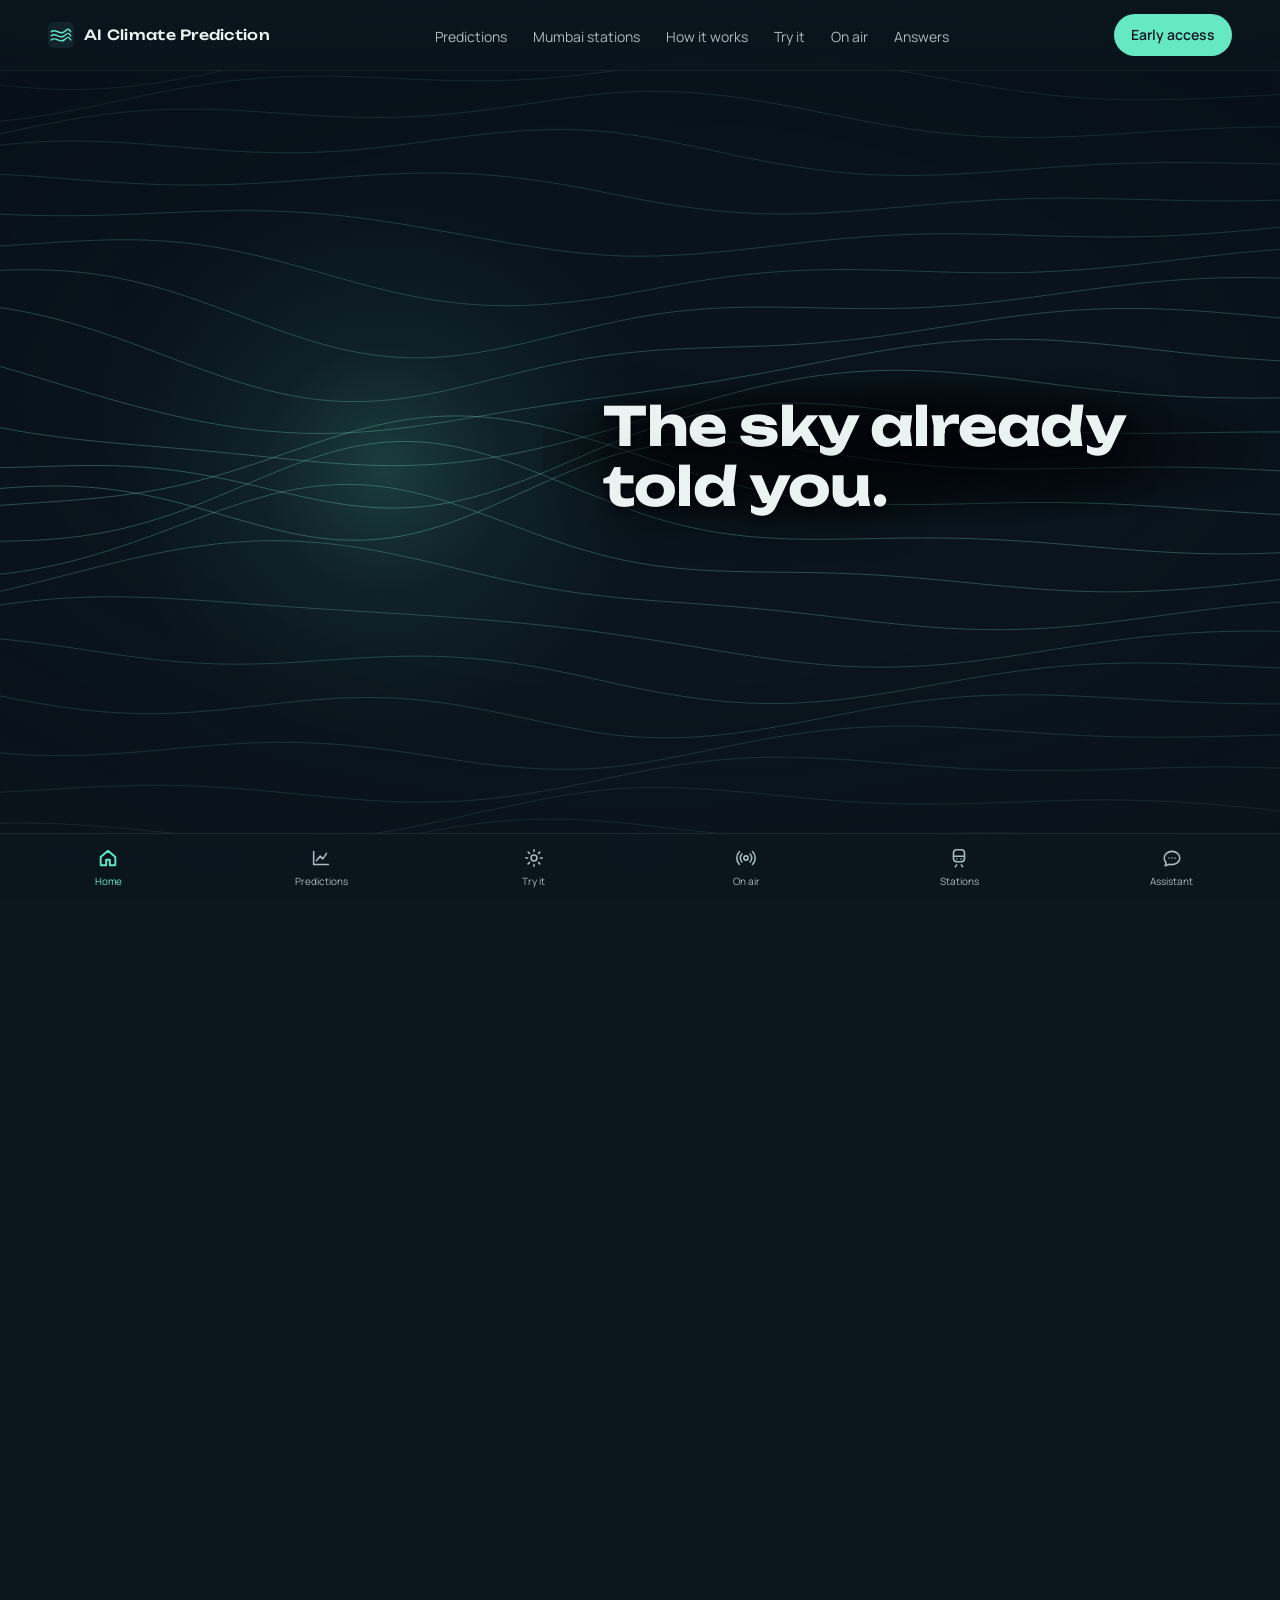
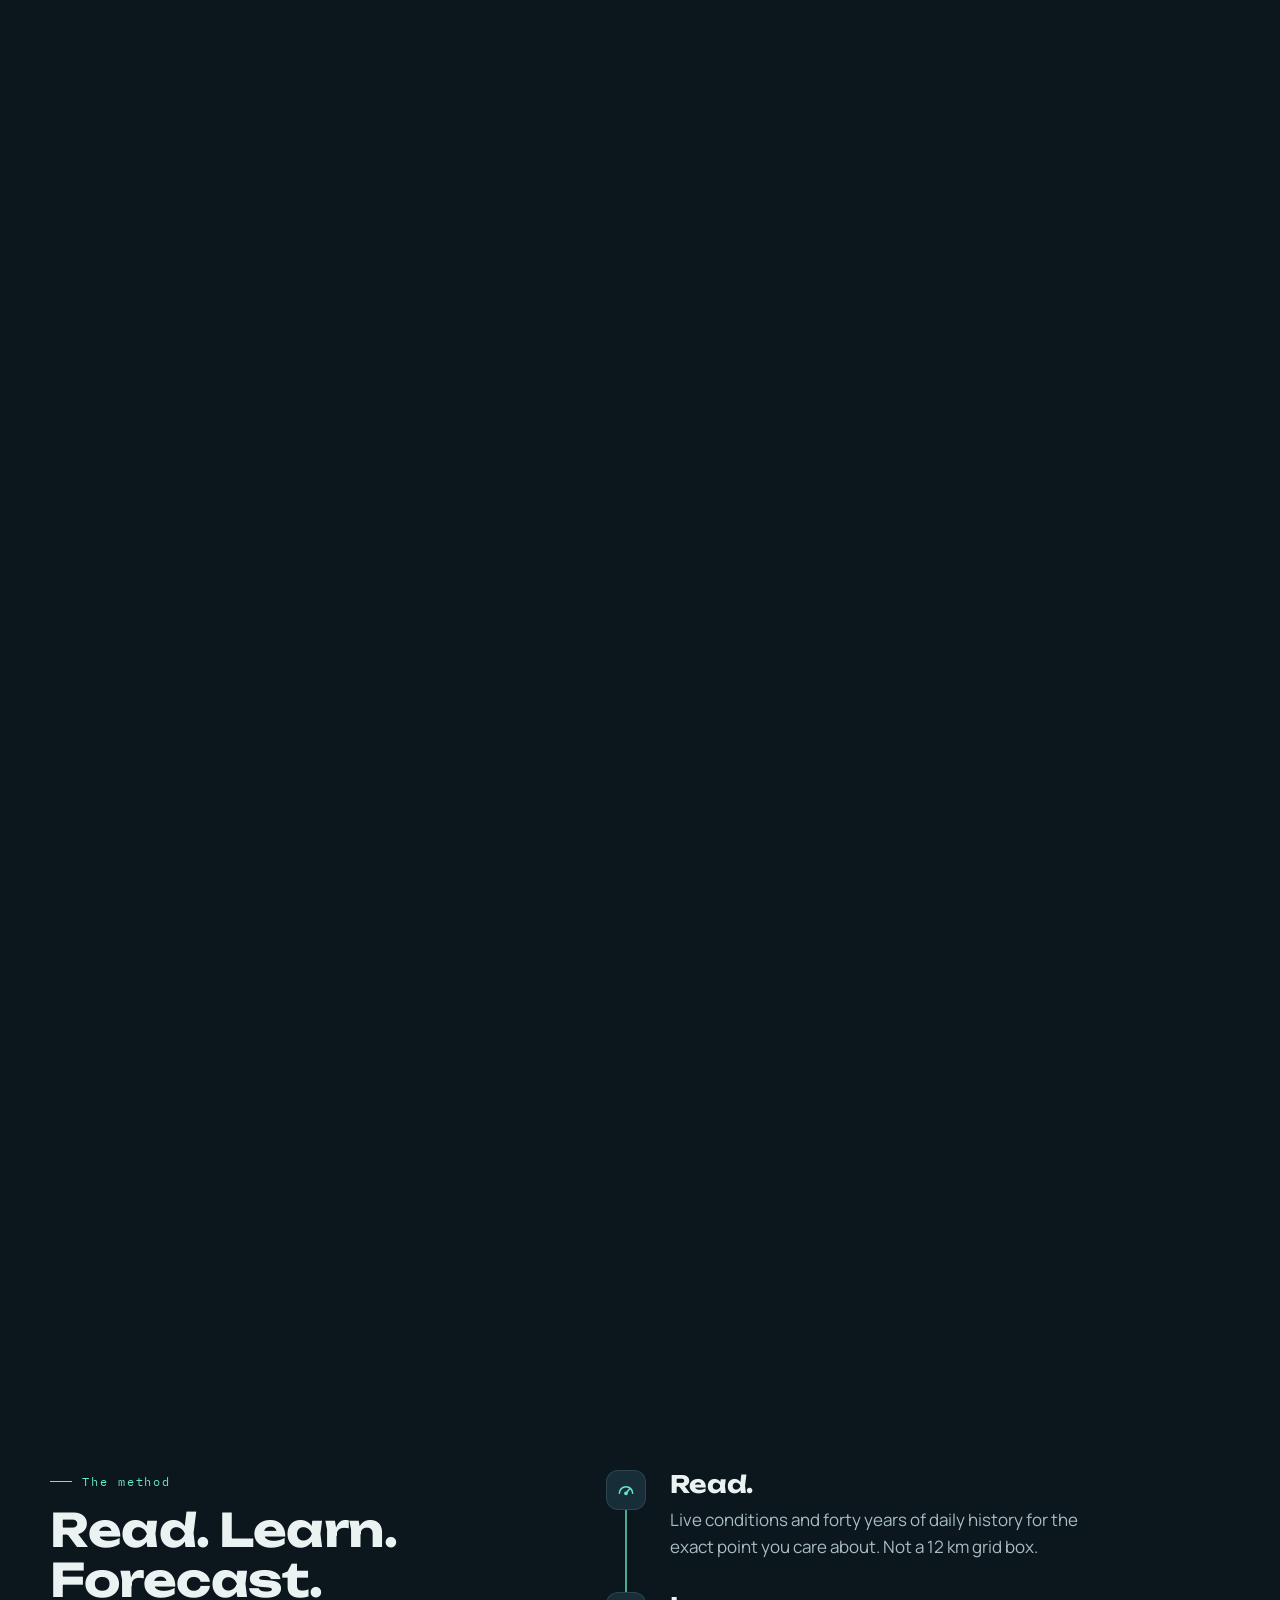
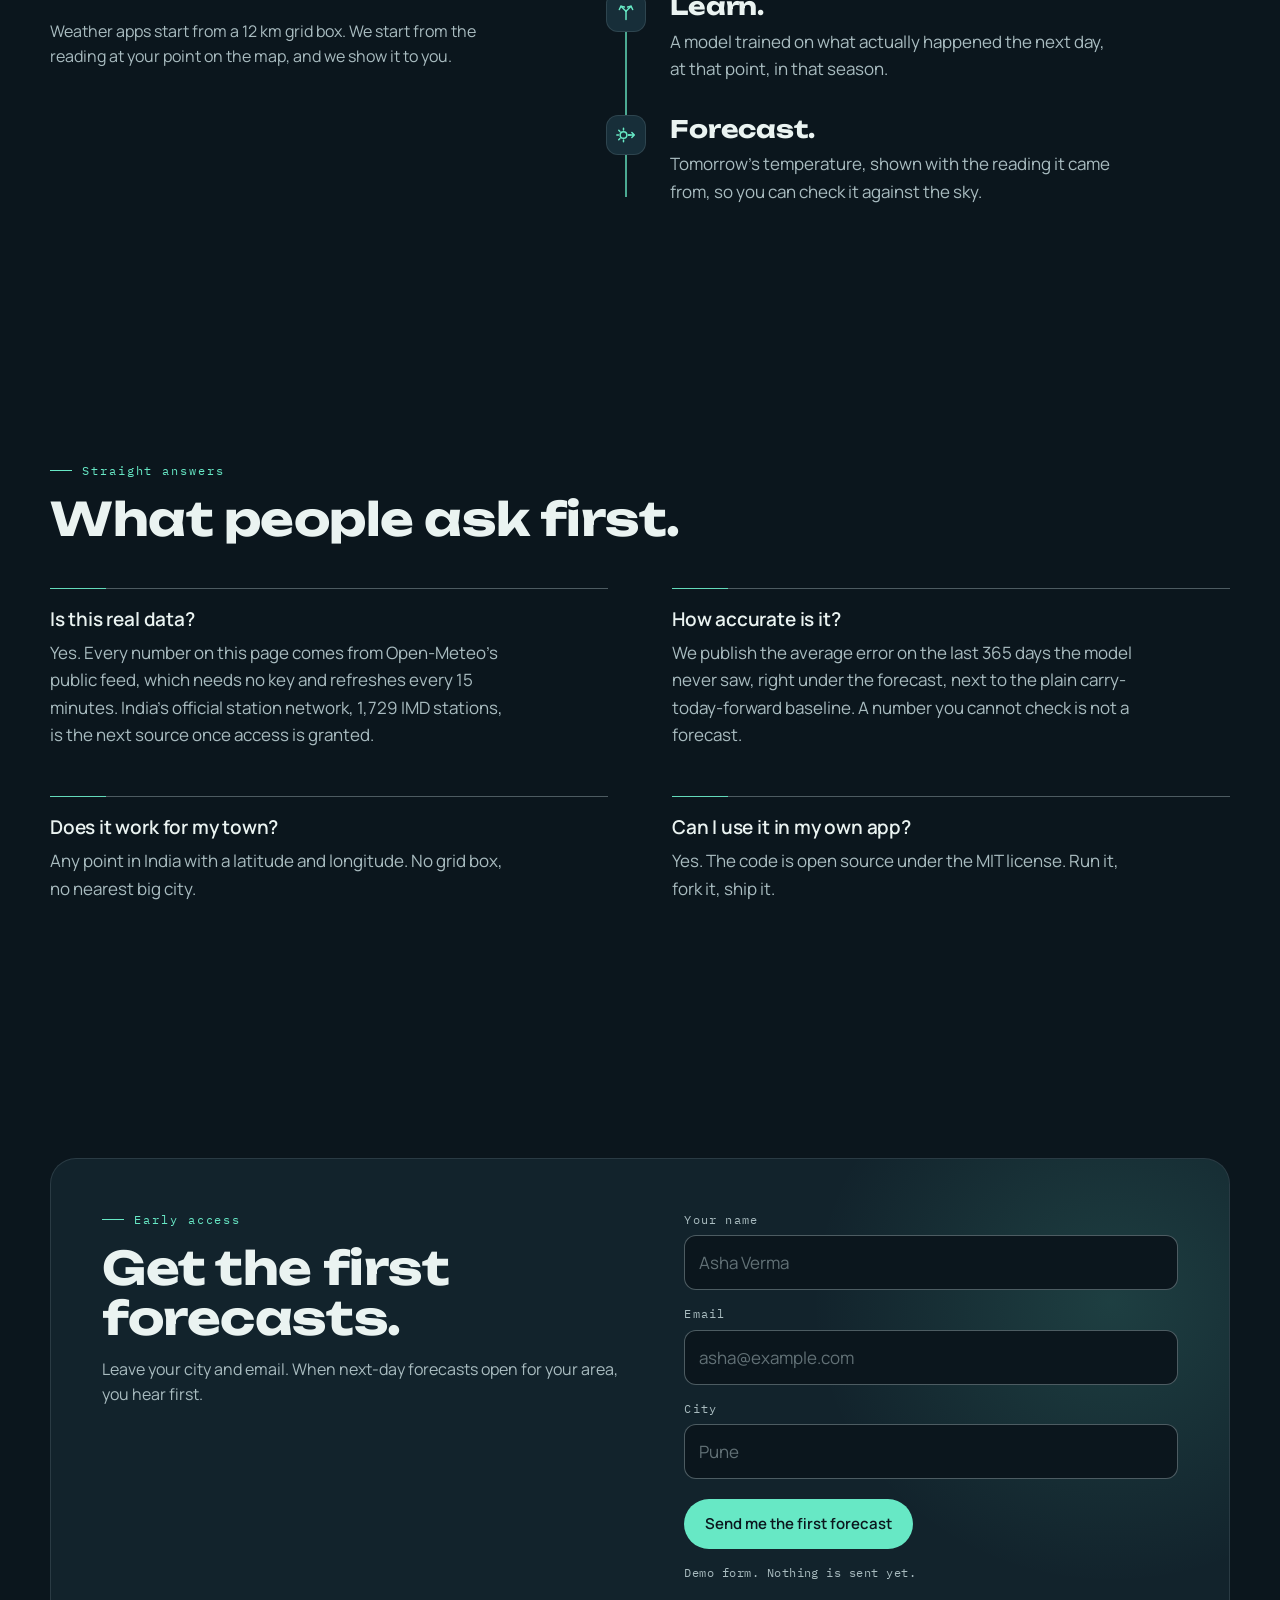
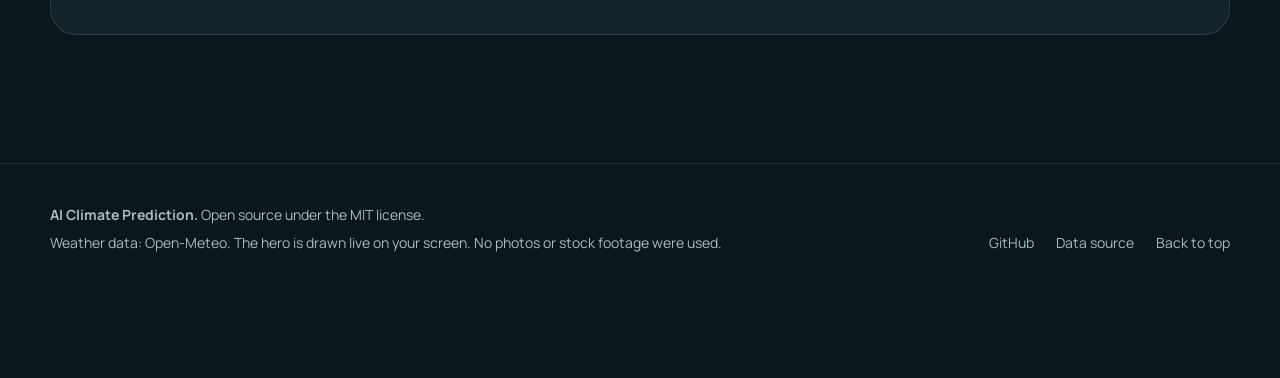
==== android/app/src/main/assets/site/index.html @ 1301efc1 "Add the Android app, with an offline daily forecast notification The site now ships as a phone app. " ====
<!doctype html>
<html lang="en">
<head>
<meta charset="utf-8">
<meta name="viewport" content="width=device-width, initial-scale=1">
<title>AI Climate Prediction</title>
<meta name="description" content="AI Climate Prediction turns India's live weather readings into next-day forecasts you can check against the sky.">
<meta name="theme-color" content="#0b161d">
<!-- DEPLOY STEP: patch og:url and og:image with the live absolute URL before zipping -->
<meta property="og:title" content="AI Climate Prediction">
<meta property="og:description" content="Tomorrow, read today. Live Indian weather readings turned into next-day forecasts you can check.">
<meta property="og:type" content="website">
<meta property="og:url" content="https://example.com/">
<meta property="og:image" content="https://example.com/assets/og.jpg">
<link rel="icon" href="data:image/svg+xml,%3Csvg xmlns='http://www.w3.org/2000/svg' viewBox='0 0 64 64'%3E%3Crect width='64' height='64' rx='14' fill='%230b161d'/%3E%3Cpath d='M8 24c10-10 22 10 32 0s12-6 16 0M8 34c10-10 22 10 32 0s12-6 16 0M8 44c10-10 22 10 32 0s12-6 16 0' fill='none' stroke='%2367e8c5' stroke-width='3.5' stroke-linecap='round'/%3E%3C/svg%3E">
<link rel="preconnect" href="https://fonts.googleapis.com">
<link rel="preconnect" href="https://fonts.gstatic.com" crossorigin>
<link href="https://fonts.googleapis.com/css2?family=Unbounded:wght@500;700&family=Manrope:wght@400;600&family=IBM+Plex+Mono:wght@400&display=swap" rel="stylesheet">
<style>
:root{
  --canvas:#0b161d;--panel:#12232c;--panel-2:#172e39;
  --accent:#67e8c5;--accent-hover:#8ff2d6;--accent-muted:rgba(103,232,197,.18);
  --text-secondary:#a9bcc0;--text-primary:#eaf3f1;
  --rain:#6fb4ff;--heat:#ffb35c;--line:rgba(169,188,192,.16);--line-strong:rgba(169,188,192,.42);
  --chart-actual:#3f8edc;--chart-pred:#17ab85;
  --ease:cubic-bezier(.22,.61,.36,1);--ease-out:cubic-bezier(.16,1,.3,1);
  --tshadow:0 1px 2px rgba(5,5,10,.95),0 3px 12px rgba(5,5,10,.78),0 10px 44px rgba(5,5,10,.8);
  --display:"Unbounded",system-ui,sans-serif;--body:"Manrope",system-ui,sans-serif;--mono:"IBM Plex Mono",ui-monospace,monospace;
}
*{box-sizing:border-box;margin:0;padding:0}
html{overflow-x:hidden;overflow-x:clip;scroll-behavior:smooth;-webkit-text-size-adjust:100%}
body{overflow-x:hidden;overflow-x:clip;background:var(--canvas);color:var(--text-primary);font-family:var(--body);font-size:17px;line-height:1.6;opacity:0;animation:pagein 1.1s var(--ease) forwards}
@keyframes pagein{to{opacity:1}}
a{color:inherit}
img,svg,canvas,video{display:block;max-width:100%}
button,input{font:inherit;color:inherit}
h1,h2,h3{font-family:var(--display);font-weight:700;line-height:1.08;letter-spacing:-.01em;text-wrap:balance}
.skip{position:absolute;left:12px;top:-60px;z-index:100;background:var(--accent);color:var(--canvas);padding:10px 14px;border-radius:8px;font-weight:600;transition:top .2s}
.skip:focus{top:12px}
:focus-visible{outline:2px solid var(--accent);outline-offset:3px}
.sr{position:absolute;width:1px;height:1px;overflow:hidden;clip:rect(0 0 0 0);white-space:nowrap}

/* fixed environment layer */
.env{position:fixed;inset:0;z-index:0;pointer-events:none;overflow:hidden}
.env .glow{position:absolute;width:70vmax;height:70vmax;border-radius:50%;filter:blur(60px);opacity:.28;will-change:transform}
.env .g1{left:-20vmax;top:-10vmax;background:radial-gradient(circle,rgba(103,232,197,.35),transparent 60%);animation:drift1 90s linear infinite -30s}
.env .g2{right:-25vmax;bottom:-20vmax;background:radial-gradient(circle,rgba(111,180,255,.28),transparent 60%);animation:drift2 110s linear infinite -55s}
@keyframes drift1{0%{transform:translate(0,0)}50%{transform:translate(12vmax,10vmax)}100%{transform:translate(0,0)}}
@keyframes drift2{0%{transform:translate(0,0)}50%{transform:translate(-14vmax,-8vmax)}100%{transform:translate(0,0)}}
.env .grain{position:absolute;inset:0;opacity:.05;background-image:url("data:image/svg+xml,%3Csvg xmlns='http://www.w3.org/2000/svg' width='160' height='160'%3E%3Cfilter id='n'%3E%3CfeTurbulence type='fractalNoise' baseFrequency='.9' numOctaves='2' stitchTiles='stitch'/%3E%3C/filter%3E%3Crect width='100%25' height='100%25' filter='url(%23n)'/%3E%3C/svg%3E")}

/* nav */
.nav{position:fixed;top:0;left:0;right:0;z-index:50;display:flex;align-items:center;justify-content:space-between;padding:14px clamp(16px,4vw,48px);background:linear-gradient(rgba(11,22,29,.86),rgba(11,22,29,.5));backdrop-filter:blur(12px);-webkit-backdrop-filter:blur(12px);border-bottom:1px solid rgba(169,188,192,.08)}
.brand{display:flex;align-items:center;gap:10px;text-decoration:none;font-family:var(--display);font-weight:500;font-size:14px;letter-spacing:.02em}
.brand svg{width:26px;height:26px}
.nav ul{display:flex;gap:26px;list-style:none;align-items:center}
.nav ul a{text-decoration:none;font-size:14px;color:var(--text-secondary);transition:color .25s var(--ease)}
.nav ul a:hover{color:var(--text-primary)}
.btn{display:inline-flex;align-items:center;justify-content:center;gap:8px;padding:12px 20px;border-radius:999px;border:1px solid transparent;text-decoration:none;font-weight:600;font-size:15px;cursor:pointer;transition:transform .3s var(--ease-out),background .25s var(--ease),color .25s var(--ease),border-color .25s var(--ease),box-shadow .3s var(--ease)}
.btn.primary{background:var(--accent);color:var(--canvas)}
.btn.primary:hover{background:var(--accent-hover);transform:translateY(-1px);box-shadow:0 10px 30px rgba(103,232,197,.25)}
.btn.ghost{border-color:var(--line-strong);color:var(--text-primary);background:rgba(11,22,29,.35)}
.btn.ghost:hover{border-color:var(--accent);transform:translateY(-1px)}
.btn.small{padding:9px 16px;font-size:14px}
.nav .btn.small{display:inline-flex}
@media (max-width:720px){.nav ul{display:none}}

/* hero */
.hero{position:relative;height:500vh;z-index:1}
.stage{position:sticky;top:0;height:100vh;height:100svh;overflow:hidden;background:var(--canvas)}
.stage canvas{position:absolute;inset:0;width:100%;height:100%;will-change:transform;transform:translateZ(0)}
.scrim{position:absolute;inset:0;pointer-events:none;background:radial-gradient(ellipse 120% 90% at 50% 45%,rgba(10,10,18,0) 35%,rgba(10,10,18,.62) 100%)}
.bands{position:absolute;inset:0}
.band{position:absolute;right:6vw;top:50%;transform:translateY(-50%);width:min(600px,54vw);opacity:0;pointer-events:none;text-shadow:var(--tshadow);--k:0}
.band.on{pointer-events:auto}
.band::before{content:"";position:absolute;inset:-14% -10%;z-index:-1;pointer-events:none;opacity:calc(.25 + .75*var(--k,1));background:radial-gradient(ellipse 74% 62% at 50% 50%,rgba(5,5,10,.66) 0%,rgba(5,5,10,.44) 46%,rgba(5,5,10,0) 76%)}
.band[data-fx="blur"]::before{background:radial-gradient(ellipse 74% 62% at 50% 50%,rgba(5,5,10,.72) 0%,rgba(5,5,10,.48) 46%,rgba(5,5,10,0) 76%)}
.band .line{display:block;font-family:var(--display);font-weight:700;font-size:clamp(28px,4.2vw,56px);line-height:1.1;letter-spacing:-.01em}
.band .line+.line{margin-top:.25em}
.band .w{display:inline-block;white-space:pre}
.band .c{display:inline-block}
.band .btn{text-shadow:none}
/* (c) blur to sharp */
.band[data-fx="blur"] .stack{position:relative}
.band[data-fx="blur"] .soft{position:absolute;inset:0;filter:blur(10px);opacity:calc(1 - var(--k,0))}
.band[data-fx="blur"] .sharp{opacity:var(--k,0)}
/* (f) drift down */
.band[data-fx="drift"] .w{--kc:clamp(0,(var(--k,0) - var(--th,0))*2.8,1);opacity:var(--kc);transform:translateY(calc((1 - var(--kc))*-26px))}
/* (b) grid snap-align, horizontal only */
.band[data-fx="grid"] .c{--kc:clamp(0,(var(--k,0) - var(--th,0))*2.6,1);opacity:var(--kc);transform:translateX(calc((1 - var(--kc))*var(--jx,0px)))}
/* (e) word rise into staged settle */
.band[data-fx="rise"]{width:min(680px,60vw)}
.band[data-fx="rise"] .w{--kc:clamp(0,(var(--k,0) - var(--th,0))*3,1);opacity:var(--kc);transform:translateY(calc((1 - var(--kc))*22px))}
.band[data-fx="rise"] h1{font-size:clamp(34px,5vw,68px);margin-bottom:.35em}
.band[data-fx="rise"] .sub{--ks:clamp(0,(var(--k,0) - .62)*4,1);opacity:var(--ks);font-size:clamp(16px,1.35vw,20px);color:var(--text-primary);max-width:46ch;transform:translateY(calc((1 - var(--ks))*10px))}
.band[data-fx="rise"] .cta-row{--kb:clamp(0,(var(--k,0) - .76)*5,1);opacity:var(--kb);transform:translateY(calc((1 - var(--kb))*10px));display:flex;gap:12px;flex-wrap:wrap;margin-top:26px}
.chip{position:absolute;left:clamp(16px,4vw,48px);bottom:28px;font-family:var(--mono);font-size:12px;letter-spacing:.08em;color:var(--text-secondary);padding:8px 12px;background:rgba(8,8,15,.55);border:1px solid rgba(96,96,126,.3);border-radius:10px;backdrop-filter:blur(10px);text-shadow:0 1px 3px rgba(5,5,10,.85);display:flex;align-items:center;gap:10px}
.dot{width:8px;height:8px;border-radius:50%;background:var(--accent);position:relative}
.dot::after{content:"";position:absolute;inset:-4px;border-radius:50%;border:1px solid var(--accent);opacity:0;animation:pulse 3.2s var(--ease) infinite -1.2s}
@keyframes pulse{0%{transform:scale(.6);opacity:.9}70%{transform:scale(1.6);opacity:0}100%{opacity:0}}
.cue{position:absolute;left:50%;bottom:26px;transform:translateX(-50%);color:var(--text-secondary);font-family:var(--mono);font-size:11px;letter-spacing:.14em;display:flex;flex-direction:column;align-items:center;gap:8px;opacity:.85}
.cue svg{width:16px;height:16px;animation:bob 2.6s var(--ease) infinite -1s}
@keyframes bob{0%,100%{transform:translateY(0)}50%{transform:translateY(6px)}}
.static-copy{display:none;position:absolute;inset:0;padding:96px 20px 64px;flex-direction:column;justify-content:flex-end;text-shadow:var(--tshadow)}
.static-copy::before{content:"";position:absolute;inset:0;background:linear-gradient(rgba(11,22,29,0) 20%,rgba(11,22,29,.78) 70%);pointer-events:none}
.static-copy>*{position:relative}
.static-copy h1{font-size:clamp(34px,9vw,46px);margin-bottom:14px}
.static-copy p{max-width:40ch;margin-bottom:22px}
.static-copy .cta-row{display:flex;gap:10px;flex-wrap:wrap}
.static-copy .btn{text-shadow:none}
@media (max-height:560px){.cue,.chip{display:none}}

/* sections */
main{position:relative;z-index:1}
.sec{position:relative;padding:clamp(72px,10vw,130px) clamp(16px,4vw,48px)}
.wrap{max-width:1180px;margin:0 auto}
.kicker{font-family:var(--mono);font-size:12px;letter-spacing:.16em;color:var(--accent);margin-bottom:14px;display:flex;align-items:center;gap:10px}
.kicker::before{content:"";width:22px;height:1px;background:var(--accent)}
h2{font-size:clamp(28px,3.6vw,46px);max-width:18ch}
.lede{color:var(--text-secondary);max-width:52ch;margin-top:14px;font-size:clamp(16px,1.2vw,19px)}
.iso{width:100%;height:60px;color:var(--line-strong);margin-bottom:34px}
.iso path{fill:none;stroke:currentColor;stroke-width:1.2;stroke-linecap:round}
.draw{stroke-dasharray:var(--len,2000);stroke-dashoffset:var(--len,2000);transition:stroke-dashoffset 1.6s var(--ease)}
.in .draw{stroke-dashoffset:0}
.rv .part{opacity:0;transform:translateY(18px);transition:opacity .8s var(--ease),transform .9s var(--ease-out)}
.rv.in .part{opacity:1;transform:none}
.rv.in .part:nth-child(2){transition-delay:.09s}.rv.in .part:nth-child(3){transition-delay:.18s}.rv.in .part:nth-child(4){transition-delay:.27s}.rv.in .part:nth-child(5){transition-delay:.36s}.rv.in .part:nth-child(6){transition-delay:.45s}.rv.in .part:nth-child(7){transition-delay:.54s}
.rv.settled .part:nth-child(n){transition-delay:0s!important}

/* live strip */
.live{background:linear-gradient(180deg,rgba(18,35,44,0),rgba(18,35,44,.55))}
.strip{display:grid;grid-template-columns:repeat(auto-fit,minmax(172px,1fr));gap:14px;padding:8px 0 18px;margin-top:38px}
.card{background:var(--panel);border:1px solid var(--line);border-radius:18px;padding:20px 20px 18px;position:relative;overflow:hidden;transition:border-color .3s var(--ease),transform .4s var(--ease-out)}
.card:hover{border-color:var(--line-strong);transform:translateY(-2px)}
.card .city{font-family:var(--display);font-weight:500;font-size:15px;letter-spacing:.01em}
.card .temp{font-family:var(--display);font-weight:700;font-size:44px;line-height:1;margin:14px 0 6px}
.card .temp small{font-size:18px;font-weight:500;color:var(--text-secondary)}
.card .cond{color:var(--text-secondary);font-size:14px;min-height:1.6em}
.card .meta{display:grid;gap:5px;margin-top:14px;font-family:var(--mono);font-size:12px;color:var(--text-secondary)}
.card .meta span{display:flex;justify-content:space-between;align-items:baseline;gap:8px;white-space:nowrap}
.card .meta b{color:var(--text-primary);font-weight:400;font-size:13px}
.card .bar{position:absolute;left:0;right:0;bottom:0;height:3px;background:linear-gradient(90deg,var(--rain),transparent);transform-origin:left;transform:scaleX(var(--rh,0));transition:transform 1.2s var(--ease-out)}
.stamp{font-family:var(--mono);font-size:12px;color:var(--text-secondary);display:flex;align-items:center;gap:10px;margin-top:6px;letter-spacing:.06em}
.err{color:var(--heat)}

/* prediction chart */
.statrow{display:grid;grid-template-columns:repeat(auto-fit,minmax(160px,1fr));gap:14px;margin-top:34px}
.stat{background:var(--panel);border:1px solid var(--line);border-radius:16px;padding:16px 18px}
.stat .k{font-family:var(--mono);font-size:11px;letter-spacing:.1em;color:var(--text-secondary)}
.stat .v{font-family:var(--display);font-weight:700;font-size:30px;margin-top:6px}
.stat .v small{font-size:14px;font-weight:500;color:var(--text-secondary)}
.chartbox{position:relative;background:var(--panel);border:1px solid var(--line);border-radius:18px;padding:18px 18px 12px;margin-top:18px}
.legend{display:flex;gap:18px;flex-wrap:wrap;font-family:var(--mono);font-size:12px;letter-spacing:.06em;color:var(--text-secondary);margin-bottom:10px}
.legend span{display:inline-flex;align-items:center;gap:7px}
.legend i{width:14px;height:3px;border-radius:2px}
.chartbox canvas{width:100%;height:340px;touch-action:pan-y;cursor:crosshair}
.tip{position:absolute;pointer-events:none;background:var(--canvas);border:1px solid var(--line-strong);border-radius:10px;padding:8px 11px;font-family:var(--mono);font-size:12px;line-height:1.7;color:var(--text-secondary);white-space:nowrap;z-index:5}
.tip b{color:var(--text-primary);font-weight:400}
.ptable{margin-top:16px}
.ptable summary{font-family:var(--mono);font-size:12px;letter-spacing:.08em;color:var(--text-secondary);cursor:pointer;padding:8px 0}
.ptable summary:hover{color:var(--text-primary)}
.ptable table{width:100%;max-width:560px;border-collapse:collapse;font-size:14px;margin-top:8px}
.ptable th{font-family:var(--mono);font-size:11px;letter-spacing:.1em;color:var(--text-secondary);text-align:right;font-weight:400;padding:6px 10px;border-bottom:1px solid var(--line-strong)}
.ptable th:first-child,.ptable td:first-child{text-align:left}
.ptable td{text-align:right;padding:6px 10px;border-bottom:1px solid var(--line);font-variant-numeric:tabular-nums}
@media (max-width:600px){.chartbox canvas{height:260px}}

/* how */
.how .grid{display:grid;grid-template-columns:1fr 1.3fr;gap:clamp(28px,6vw,90px);align-items:start;margin-top:44px}
.timeline{position:relative;display:grid;gap:34px;padding-left:64px}
.spine{position:absolute;left:19px;top:8px;width:2px;height:calc(100% - 16px)}
.spine path{fill:none;stroke:var(--accent);stroke-width:2;stroke-linecap:round;opacity:.7}
.timeline>.glow{position:absolute;left:10px;top:8px;width:20px;height:20px;border-radius:50%;background:radial-gradient(circle,var(--accent),transparent 70%);opacity:0;animation:ride 7s var(--ease) infinite -2s;pointer-events:none}
.timeline.in>.glow{opacity:.8}
@keyframes ride{0%{transform:translateY(0);opacity:0}10%{opacity:.8}90%{opacity:.8}100%{transform:translateY(var(--ride,400px));opacity:0}}
.step{position:relative}
.step .ico{position:absolute;left:-64px;top:-2px;width:40px;height:40px;border-radius:12px;background:var(--panel-2);border:1px solid var(--line);display:grid;place-items:center;color:var(--accent)}
.step .ico svg{width:20px;height:20px;fill:none;stroke:currentColor;stroke-width:1.8;stroke-linecap:round;stroke-linejoin:round}
.step h3{font-size:24px;margin-bottom:8px}
.step p{color:var(--text-secondary);max-width:44ch}
.sticky{position:sticky;top:110px}
.sticky h2{margin-bottom:8px}

/* run */
.run{text-align:center}
.run h2,.run .lede{margin-left:auto;margin-right:auto}
.run .kicker{justify-content:center}
.chips{display:flex;flex-wrap:wrap;gap:10px;justify-content:center;margin:34px 0 30px}
.chipbtn{background:transparent;border:1px solid var(--line-strong);color:var(--text-secondary);padding:9px 16px;border-radius:999px;cursor:pointer;font-size:14px;transition:border-color .25s var(--ease),color .25s var(--ease),background .25s var(--ease)}
.chipbtn[aria-pressed="true"]{background:var(--accent-muted);border-color:var(--accent);color:var(--text-primary)}
.chipbtn:hover{border-color:var(--accent)}
.hold{position:relative;width:168px;height:168px;border-radius:50%;margin:0 auto;background:var(--panel);border:1px solid var(--line);color:var(--text-primary);cursor:pointer;touch-action:none;user-select:none;-webkit-user-select:none;display:grid;place-items:center;font-family:var(--display);font-weight:500;font-size:15px;letter-spacing:.06em;transition:transform .35s var(--ease-out),border-color .3s var(--ease)}
.hold:hover{border-color:var(--line-strong)}
.hold:active{transform:scale(.97)}
.hold svg{position:absolute;inset:-2px;width:calc(100% + 4px);height:calc(100% + 4px);transform:rotate(-90deg)}
.hold circle{fill:none;stroke-width:3}
.hold .track{stroke:var(--line)}
.hold .fill{stroke:var(--accent);stroke-dasharray:520;stroke-dashoffset:calc(520*(1 - var(--hold,0)))}
.hold .breath{position:absolute;inset:-14px;border-radius:50%;border:1px solid var(--accent);opacity:0;animation:breath 5s var(--ease) infinite -2.4s}
@keyframes breath{0%,100%{transform:scale(.92);opacity:0}50%{transform:scale(1.02);opacity:.35}}
.hold.done{border-color:var(--accent)}
.hold.done .breath{animation:none;opacity:.45;transform:none}
.hint{font-family:var(--mono);font-size:12px;letter-spacing:.1em;color:var(--text-secondary);margin-top:18px;min-height:1.5em}
.fc{display:grid;grid-template-columns:repeat(7,1fr);gap:10px;margin:40px auto 0;max-width:980px}
.fc .day{background:var(--panel);border:1px solid var(--line);border-radius:14px;padding:14px 8px 12px;opacity:.16;transform:translateY(10px);transition:opacity .6s var(--ease),transform .7s var(--ease-out),border-color .4s var(--ease)}
.fc.lit .day{opacity:1;transform:none;border-color:var(--line-strong)}
.fc.lit .day:nth-child(2){transition-delay:.08s}.fc.lit .day:nth-child(3){transition-delay:.16s}.fc.lit .day:nth-child(4){transition-delay:.24s}.fc.lit .day:nth-child(5){transition-delay:.32s}.fc.lit .day:nth-child(6){transition-delay:.4s}.fc.lit .day:nth-child(7){transition-delay:.48s}
.fc.settled .day:nth-child(n){transition-delay:0s!important}
.fc .d{font-family:var(--mono);font-size:11px;letter-spacing:.1em;color:var(--text-secondary)}
.fc .hi{font-family:var(--display);font-weight:700;font-size:22px;margin-top:8px}
.fc .lo{font-family:var(--mono);font-size:12px;color:var(--text-secondary)}
.fc .od{font-family:var(--mono);font-size:11px;letter-spacing:.04em;color:var(--accent);margin-top:5px;min-height:1.4em}
.fc .rn{font-size:12px;color:var(--rain);margin-top:4px;min-height:1.5em}
.note{font-family:var(--mono);font-size:12px;color:var(--text-secondary);margin-top:18px;letter-spacing:.04em;max-width:78ch;margin-left:auto;margin-right:auto}
.ours{margin:22px auto 0;max-width:720px;padding:16px 20px;border-left:3px solid var(--accent);background:var(--panel);border-radius:0 14px 14px 0;text-align:left;font-size:16px;line-height:1.5}
.ours strong{font-family:var(--display);font-size:22px;color:var(--accent);margin:0 4px}
@media (max-width:820px){.fc{grid-template-columns:repeat(4,1fr)}}
@media (max-width:480px){.fc{grid-template-columns:repeat(2,1fr)}}

/* on air */
.report .dateline{font-family:var(--mono);font-size:12px;letter-spacing:.1em;color:var(--text-secondary);margin-top:12px}
.air{display:grid;grid-template-columns:56px 1fr;gap:22px;align-items:start;background:var(--panel);border:1px solid var(--line);border-radius:22px;padding:clamp(20px,3vw,32px);margin-top:30px}
.air p{font-size:clamp(17px,1.35vw,21px);line-height:1.7;max-width:70ch}
.mic{display:flex;align-items:flex-end;gap:4px;height:40px;padding-top:6px}
.mic span{width:6px;height:30%;border-radius:3px;background:var(--accent);opacity:.75;transform-origin:bottom;animation:vu 2.4s var(--ease) infinite}
.mic span:nth-child(2){animation-delay:-.4s}.mic span:nth-child(3){animation-delay:-.9s}.mic span:nth-child(4){animation-delay:-1.3s}.mic span:nth-child(5){animation-delay:-1.9s}
@keyframes vu{0%,100%{transform:scaleY(.35)}30%{transform:scaleY(1)}60%{transform:scaleY(.55)}}
.rgrid{display:grid;grid-template-columns:1.4fr 1fr;gap:22px;margin-top:22px;align-items:start}
.ch{border-top:1px solid var(--line-strong);padding:16px 0 14px}
.ch b{display:block;font-family:var(--display);font-weight:500;font-size:15px;margin-bottom:4px}
.ch .what{margin-bottom:4px}
.ch .why{color:var(--text-secondary);font-size:15px}
.nextbox{background:linear-gradient(160deg,var(--panel-2),var(--panel));border:1px solid var(--line-strong);border-radius:22px;padding:26px;position:relative;overflow:hidden}
.nextbox::before{content:"";position:absolute;right:-30%;top:-40%;width:80%;height:120%;background:radial-gradient(ellipse,rgba(103,232,197,.16),transparent 60%);pointer-events:none}
.nextbox .k{font-family:var(--mono);font-size:12px;letter-spacing:.14em;color:var(--accent);margin-bottom:12px}
.nextbox .route{font-family:var(--display);font-weight:700;font-size:clamp(22px,2.2vw,30px);line-height:1.15}
.nextbox .route small{display:block;font-family:var(--mono);font-weight:400;font-size:12px;letter-spacing:.1em;color:var(--text-secondary);margin:8px 0 2px}
.nextbox .eta{display:flex;gap:10px;flex-wrap:wrap;margin:16px 0 14px}
.tag{font-family:var(--mono);font-size:12px;letter-spacing:.08em;padding:6px 10px;border-radius:999px;border:1px solid var(--line-strong);color:var(--text-primary)}
.tag.hi{border-color:var(--accent);color:var(--accent)}.tag.mid{border-color:var(--heat);color:var(--heat)}.tag.lo{border-color:var(--line-strong);color:var(--text-secondary)}
.nextbox p{color:var(--text-secondary);font-size:15px}
.watch{list-style:none;margin-top:18px;display:grid;gap:8px;font-size:15px;color:var(--text-secondary)}
.watch li::before{content:"·";color:var(--accent);margin-right:8px}
@media (max-width:900px){.rgrid{grid-template-columns:1fr}.air{grid-template-columns:1fr}.mic{height:28px}}

/* faq */
.faq .list{display:grid;grid-template-columns:1fr 1fr;gap:clamp(22px,4vw,48px) clamp(28px,5vw,72px);margin-top:44px}
.qa{border-top:1px solid var(--line-strong);padding-top:20px;position:relative}
.qa::after{content:"";position:absolute;left:0;top:-1px;height:1px;width:56px;background:var(--accent);opacity:.9;animation:shimmer 7s var(--ease) infinite -3s}
@keyframes shimmer{0%,100%{width:56px;opacity:.9}50%{width:120px;opacity:.5}}
.qa h3{font-size:19px;margin-bottom:10px;font-family:var(--body);font-weight:600}
.qa p{color:var(--text-secondary);max-width:46ch}

/* cta */
.cta .panel{display:grid;grid-template-columns:1.05fr 1fr;gap:clamp(28px,5vw,72px);background:var(--panel);border:1px solid var(--line);border-radius:26px;padding:clamp(28px,4vw,56px);position:relative;overflow:hidden}
.cta .panel::before{content:"";position:absolute;right:-20%;top:-40%;width:60%;height:140%;background:radial-gradient(ellipse,rgba(103,232,197,.14),transparent 60%);pointer-events:none}
.form{display:grid;gap:14px;position:relative}
.field{display:grid;gap:6px}
.field label{font-family:var(--mono);font-size:12px;letter-spacing:.1em;color:var(--text-secondary)}
.field input{background:var(--canvas);border:1px solid var(--line-strong);border-radius:12px;padding:13px 14px;color:var(--text-primary);transition:border-color .25s var(--ease)}
.field input::placeholder{color:rgba(169,188,192,.55)}
.field input:focus{border-color:var(--accent);outline:none}
.form .btn{justify-self:start;margin-top:6px}
.micro{font-family:var(--mono);font-size:12px;color:var(--text-secondary);letter-spacing:.04em}
.ok{display:none;background:var(--canvas);border:1px solid var(--accent);border-radius:16px;padding:22px;align-self:start}
.ok.show{display:block}
.ok h3{font-size:20px;margin-bottom:8px}
.ok p{color:var(--text-secondary)}

/* the bot: ask the reporter */
.botfab{position:fixed;right:22px;bottom:22px;z-index:60;display:inline-flex;align-items:center;gap:10px;padding:12px 18px;border-radius:999px;background:var(--accent);color:var(--canvas);border:0;font-weight:600;font-size:15px;cursor:pointer;box-shadow:0 12px 34px rgba(103,232,197,.28);transition:transform .3s var(--ease-out),box-shadow .3s var(--ease)}
.botfab:hover{transform:translateY(-2px);box-shadow:0 16px 40px rgba(103,232,197,.36)}
.botfab .mic{height:16px;padding:0}
.botfab .mic span{background:var(--canvas);width:3px;opacity:.9}
.bot{position:fixed;right:22px;bottom:22px;z-index:61;width:min(400px,calc(100vw - 44px));max-height:min(640px,calc(100vh - 44px));display:flex;flex-direction:column;background:var(--panel);border:1px solid var(--line-strong);border-radius:20px;box-shadow:0 24px 70px rgba(0,0,0,.5);overflow:hidden}
.bot header{display:flex;align-items:center;justify-content:space-between;padding:14px 16px;border-bottom:1px solid var(--line)}
.bot header b{font-family:var(--display);font-weight:500;font-size:14px}
.bot header small{display:block;font-family:var(--mono);font-size:11px;letter-spacing:.08em;color:var(--text-secondary);margin-top:3px}
.bot .x{background:transparent;border:0;color:var(--text-secondary);cursor:pointer;font-size:24px;line-height:1;padding:2px 8px;border-radius:8px}
.bot .x:hover{color:var(--text-primary)}
.botlog{flex:1 1 auto;min-height:0;overflow-y:auto;padding:14px 16px;display:grid;gap:10px;align-content:start;scrollbar-width:thin;scrollbar-color:var(--line-strong) transparent}
.msg{max-width:90%;padding:10px 14px;border-radius:14px;font-size:15px;line-height:1.5;white-space:pre-wrap;overflow-wrap:anywhere}
.msg.user{justify-self:end;background:var(--accent-muted);border:1px solid rgba(103,232,197,.35);border-bottom-right-radius:4px}
.msg.reply{justify-self:start;background:var(--canvas);border:1px solid var(--line);border-bottom-left-radius:4px}
.msg.reply:empty::after{content:"…";color:var(--text-secondary)}
.botchips{display:flex;flex-wrap:wrap;gap:8px;padding:0 16px 10px}
.botchips .chipbtn{font-size:13px;padding:7px 12px}
.botstatus{font-family:var(--mono);font-size:11px;color:var(--text-secondary);padding:0 16px 8px;min-height:1.4em;letter-spacing:.06em}
.botform{display:flex;gap:8px;padding:12px 16px;border-top:1px solid var(--line)}
.botform input{flex:1;min-width:0;background:var(--canvas);border:1px solid var(--line-strong);border-radius:12px;padding:11px 12px;color:var(--text-primary)}
.botform input:focus{border-color:var(--accent);outline:none}
.botform .btn[disabled]{opacity:.5;cursor:wait}
.bot[hidden],.botfab[hidden],.ours[hidden],.report[hidden]{display:none}
@media (max-width:720px){.bot{right:10px;bottom:10px;width:calc(100vw - 20px);max-height:calc(100vh - 20px);max-height:calc(100svh - 20px)}.botfab{right:14px;bottom:14px}}

/* footer */
footer{position:relative;z-index:1;padding:40px clamp(16px,4vw,48px) 48px;border-top:1px solid var(--line);color:var(--text-secondary);font-size:14px}
footer .wrap{display:grid;grid-template-columns:1.4fr 1fr;gap:24px;align-items:end}
footer p+p{margin-top:6px}
footer ul{list-style:none;display:flex;gap:22px;justify-content:flex-end;flex-wrap:wrap}
footer a{text-decoration:none;color:var(--text-secondary);transition:color .25s var(--ease)}
footer a:hover{color:var(--text-primary)}

/* responsive */
@media (max-width:900px){.how .grid{grid-template-columns:1fr}.sticky{position:static}.cta .panel{grid-template-columns:1fr}.faq .list{grid-template-columns:1fr}footer .wrap{grid-template-columns:1fr}footer ul{justify-content:flex-start}}
@media (pointer:coarse){.btn,.chipbtn{min-height:44px;display:inline-flex;align-items:center;justify-content:center}.nav ul a{display:inline-flex;min-height:44px;align-items:center}}

/* the five static-hero gates, identical to the JS list */
@media (max-width: 720px), (orientation: portrait) and (max-width: 1024px), (orientation: portrait) and (pointer: coarse), (orientation: landscape) and (pointer: coarse) and (max-height: 560px), (prefers-reduced-motion: reduce){
  .hero{height:auto}
  .stage{position:relative;height:100vh;height:100svh;min-height:600px}
  .bands,.cue,.chip{display:none}
  .static-copy{display:flex}
}

/* reduced motion, honored completely and mirrored by html.rm for live flips */
@media (prefers-reduced-motion: reduce){
  *,*::before,*::after{animation:none!important;transition:none!important;transition-delay:0s!important}
  body{opacity:1}
  .rv .part{opacity:1;transform:none}
  .draw{stroke-dashoffset:0!important}
  .fc .day{opacity:1;transform:none}
  html{scroll-behavior:auto}
}
html.rm *,html.rm *::before,html.rm *::after{animation:none!important;transition:none!important;transition-delay:0s!important}
html.rm body{opacity:1}
html.rm .rv .part{opacity:1;transform:none}
html.rm .draw{stroke-dashoffset:0!important}
html.rm .fc .day{opacity:1;transform:none}
body.paused *,body.paused *::before,body.paused *::after{animation-play-state:paused!important}
</style>
<link rel="stylesheet" href="tabbar.css">
</head>
<body>
<a class="skip" href="#main">Skip to content</a>
<div class="env" aria-hidden="true"><div class="glow g1"></div><div class="glow g2"></div><div class="grain"></div></div>

<nav class="nav" aria-label="Main">
  <a class="brand" href="#top" aria-label="AI Climate Prediction, home">
    <svg viewBox="0 0 64 64" aria-hidden="true"><rect width="64" height="64" rx="14" fill="#12232c"/><path d="M8 24c10-10 22 10 32 0s12-6 16 0M8 34c10-10 22 10 32 0s12-6 16 0M8 44c10-10 22 10 32 0s12-6 16 0" fill="none" stroke="#67e8c5" stroke-width="3.5" stroke-linecap="round"/></svg>
    AI Climate Prediction
  </a>
  <ul>
    <li><a href="#live">Predictions</a></li>
    <li><a href="mumbai.html">Mumbai stations</a></li>
    <li><a href="#how">How it works</a></li>
    <li><a href="#run">Try it</a></li>
    <li><a href="#faq">Answers</a></li>
  </ul>
  <a class="btn primary small" href="#early">Early access</a>
</nav>

<header class="hero" id="top">
  <div class="stage">
    <canvas id="sky" aria-hidden="true" tabindex="-1"></canvas>
    <div class="scrim" aria-hidden="true"></div>
    <div class="bands">
      <div class="band" data-a="0" data-b="0.20" data-fx="blur" data-ramp="0.05">
        <span class="sr">The sky already told you.</span>
        <div class="stack" aria-hidden="true"><span class="line soft">The sky already told you.</span><span class="line sharp">The sky already told you.</span></div>
      </div>
      <div class="band" data-a="0.24" data-b="0.46" data-fx="drift">
        <span class="sr">Clear skies, said the app. Then the street flooded.</span>
        <span class="line split" aria-hidden="true">Clear skies, said the app.</span>
        <span class="line split" aria-hidden="true" data-th="0.28">Then the street flooded.</span>
      </div>
      <div class="band" data-a="0.50" data-b="0.72" data-fx="grid" data-spread="0.5">
        <span class="sr">Any Indian city. Every 15 minutes. History back to 1940.</span>
        <span class="line split" aria-hidden="true">Any Indian city. Every 15 minutes.</span>
        <span class="line split" aria-hidden="true" data-th="0.3">History back to 1940.</span>
      </div>
      <div class="band" data-a="0.78" data-b="1" data-fx="rise" data-ramp="0.09">
        <h1><span class="sr">Tomorrow, read today.</span><span class="split" aria-hidden="true">Tomorrow, read today.</span></h1>
        <p class="sub">AI Climate Prediction turns live readings into next-day forecasts you can check against the sky.</p>
        <div class="cta-row"><a class="btn primary" href="#live">See the predictions</a><a class="btn ghost" href="#how">How it works</a></div>
      </div>
    </div>
    <div class="static-copy">
      <h1>Tomorrow, read today.</h1>
      <p>AI Climate Prediction turns live readings into next-day forecasts you can check against the sky.</p>
      <div class="cta-row"><a class="btn primary" href="#live">See the predictions</a><a class="btn ghost" href="#how">How it works</a></div>
    </div>
    <div class="chip" aria-hidden="true"><span class="dot"></span>LIVE FEED · OPEN-METEO · 15 MIN</div>
    <div class="cue" aria-hidden="true">SCROLL<svg viewBox="0 0 16 16" fill="none" stroke="currentColor" stroke-width="1.5"><path d="M3 6l5 5 5-5"/></svg></div>
  </div>
</header>

<main id="main" tabindex="-1">

  <section class="sec live rv" id="live" aria-labelledby="live-h">
    <div class="wrap">
      <svg class="iso part" viewBox="0 0 1200 60" preserveAspectRatio="none" aria-hidden="true"><path class="draw" d="M0 32C120 2 240 58 380 30S620 2 760 32 980 60 1200 26"/></svg>
      <p class="kicker part">Prediction data</p>
      <h2 id="live-h" class="part">Mumbai, every day predicted.</h2>
      <p class="lede part">Every day of the Mumbai dataset scored by our model: the predicted next-day high against what the sky actually did.</p>
      <div class="statrow part" id="pstats"></div>
      <div class="chips part" id="prange" role="group" aria-label="Time range">
        <button type="button" class="chipbtn" data-r="0" aria-pressed="true">ALL</button>
        <button type="button" class="chipbtn" data-r="3650" aria-pressed="false">10Y</button>
        <button type="button" class="chipbtn" data-r="1825" aria-pressed="false">5Y</button>
        <button type="button" class="chipbtn" data-r="365" aria-pressed="false">1Y</button>
        <button type="button" class="chipbtn" data-r="90" aria-pressed="false">90D</button>
      </div>
      <div class="chartbox part">
        <div class="legend"><span><i style="background:var(--chart-actual)"></i>ACTUAL HIGH</span><span><i style="background:var(--chart-pred)"></i>PREDICTED HIGH</span></div>
        <canvas id="pchart" role="img" aria-label="Daily maximum temperature in Mumbai: actual against the model's prediction"></canvas>
        <div class="tip" id="ptip" hidden></div>
      </div>
      <details class="ptable part"><summary>TABLE VIEW &middot; LAST 30 DAYS</summary><table><thead><tr><th>Date</th><th>Actual &deg;C</th><th>Predicted &deg;C</th><th>Error</th></tr></thead><tbody id="ptbody"></tbody></table></details>

      <div class="places part" id="places">
        <h3>Every place we hold, and where it is</h3>
        <p class="note" id="places-sum">Loading the places&hellip;</p>
        <label class="sr" for="places-q">Filter the places</label>
        <input id="places-q" type="search" autocomplete="off" placeholder="Filter &mdash; Dadar, Pune, Harbour&hellip;">
        <ol id="places-body"></ol>
      </div>
      <p class="stamp part"><span class="dot" aria-hidden="true"></span><span id="stamp">Loading the predictions…</span></p>
    </div>
  </section>

  <section class="sec how" id="how" aria-labelledby="how-h">
    <div class="wrap">
      <div class="grid">
        <div class="sticky rv">
          <p class="kicker part">The method</p>
          <h2 id="how-h" class="part">Read. Learn. Forecast.</h2>
          <p class="lede part">Weather apps start from a 12 km grid box. We start from the reading at your point on the map, and we show it to you.</p>
        </div>
        <div class="timeline rv" id="timeline">
          <svg class="spine" viewBox="0 0 2 100" preserveAspectRatio="none" aria-hidden="true"><path class="draw" d="M1 0V100"/></svg>
          <div class="glow" aria-hidden="true"></div>
          <div class="step part">
            <div class="ico" aria-hidden="true"><svg viewBox="0 0 24 24"><path d="M4 16a8 8 0 0116 0"/><path d="M12 16l4-5"/><circle cx="12" cy="16" r="1.4"/></svg></div>
            <h3>Read.</h3>
            <p>Live conditions and forty years of daily history for the exact point you care about. Not a 12 km grid box.</p>
          </div>
          <div class="step part">
            <div class="ico" aria-hidden="true"><svg viewBox="0 0 24 24"><path d="M12 21V11"/><path d="M12 11L6 5"/><path d="M12 11l6-6"/><path d="M6 5l-2 4M6 5l4 1M18 5l2 4M18 5l-4 1"/></svg></div>
            <h3>Learn.</h3>
            <p>A model trained on what actually happened the next day, at that point, in that season.</p>
          </div>
          <div class="step part">
            <div class="ico" aria-hidden="true"><svg viewBox="0 0 24 24"><circle cx="9" cy="12" r="4"/><path d="M9 4v2M9 18v2M1 12h2M15 12h2M3.3 6.3l1.4 1.4M3.3 17.7l1.4-1.4"/><path d="M15 12h7m0 0l-3-3m3 3l-3 3"/></svg></div>
            <h3>Forecast.</h3>
            <p>Tomorrow's temperature, shown with the reading it came from, so you can check it against the sky.</p>
          </div>
        </div>
      </div>
    </div>
  </section>

  <section class="sec run rv" id="run" aria-labelledby="run-h">
    <div class="wrap">
      <svg class="iso part" viewBox="0 0 1200 60" preserveAspectRatio="none" aria-hidden="true"><path class="draw" d="M0 28C160 60 300 4 460 30s300 30 440 0 200-8 300 4"/></svg>
      <p class="kicker part">Try it</p>
      <h2 id="run-h" class="part">Hold to pull tomorrow.</h2>
      <p class="lede part">Pick a city. Press and hold. Seven days arrive from the live feed our model trains on.</p>
      <div class="chips part" id="chips" role="group" aria-label="Choose a city"></div>
      <button class="hold part" id="hold" type="button" aria-describedby="hint">
        <span class="breath" aria-hidden="true"></span>
        <svg viewBox="0 0 172 172" aria-hidden="true"><circle class="track" cx="86" cy="86" r="83"/><circle class="fill" cx="86" cy="86" r="83"/></svg>
        <span id="holdlabel">HOLD</span>
      </button>
      <p class="hint part" id="hint">PRESS AND HOLD UNTIL THE RING CLOSES</p>
      <div class="fc part" id="fc" aria-live="polite"></div>
      <p class="ours" id="ours" hidden></p>
      <p class="note part" id="runnote">Live forecast feed from Open-Meteo. The project's own next-day estimate plugs in here.</p>
    </div>
  </section>

  <section class="sec report rv" id="report" aria-labelledby="report-h" hidden>
    <div class="wrap">
      <svg class="iso part" viewBox="0 0 1200 60" preserveAspectRatio="none" aria-hidden="true"><path class="draw" d="M0 34C140 6 260 6 400 34s280 26 420-4 260-22 380 2"/></svg>
      <p class="kicker part">On air</p>
      <h2 id="report-h" class="part"></h2>
      <p class="dateline part" id="dateline"></p>
      <div class="air part">
        <div class="mic" aria-hidden="true"><span></span><span></span><span></span><span></span><span></span></div>
        <p id="onair"></p>
      </div>
      <div class="rgrid">
        <div class="part" id="changes"></div>
        <aside class="nextbox part" id="nextbox" aria-label="Where the weather goes next"></aside>
      </div>
      <p class="note part" id="rsource"></p>
    </div>
  </section>

  <section class="sec faq rv" id="faq" aria-labelledby="faq-h">
    <div class="wrap">
      <p class="kicker part">Straight answers</p>
      <h2 id="faq-h" class="part">What people ask first.</h2>
      <div class="list">
        <div class="qa part"><h3>Is this real data?</h3><p>Yes. Every number on this page comes from Open-Meteo's public feed, which needs no key and refreshes every 15 minutes. India's official station network, 1,729 IMD stations, is the next source once access is granted.</p></div>
        <div class="qa part"><h3>How accurate is it?</h3><p>We publish the average error on the last 365 days the model never saw, right under the forecast, next to the plain carry-today-forward baseline. A number you cannot check is not a forecast.</p></div>
        <div class="qa part"><h3>Does it work for my town?</h3><p>Any point in India with a latitude and longitude. No grid box, no nearest big city.</p></div>
        <div class="qa part"><h3>Can I use it in my own app?</h3><p>Yes. The code is open source under the MIT license. Run it, fork it, ship it.</p></div>
      </div>
    </div>
  </section>

  <section class="sec cta rv" id="early" aria-labelledby="cta-h">
    <div class="wrap">
      <div class="panel">
        <div>
          <p class="kicker part">Early access</p>
          <h2 id="cta-h" class="part">Get the first forecasts.</h2>
          <p class="lede part">Leave your city and email. When next-day forecasts open for your area, you hear first.</p>
        </div>
        <form class="form part" id="form" novalidate>
          <div class="field"><label for="f-name">Your name</label><input id="f-name" name="name" type="text" autocomplete="name" placeholder="Asha Verma" required></div>
          <div class="field"><label for="f-email">Email</label><input id="f-email" name="email" type="email" autocomplete="email" placeholder="asha@example.com" required></div>
          <div class="field"><label for="f-city">City</label><input id="f-city" name="city" type="text" autocomplete="address-level2" placeholder="Pune" required></div>
          <button class="btn primary" type="submit">Send me the first forecast</button>
          <p class="micro">Demo form. Nothing is sent yet.</p>
        </form>
        <div class="ok part" id="ok" role="status"><h3>Noted.</h3><p id="oktext"></p></div>
      </div>
    </div>
  </section>

</main>

<button class="botfab" id="botfab" type="button" hidden aria-haspopup="dialog" aria-controls="bot"><span class="mic" aria-hidden="true"><span></span><span></span><span></span><span></span><span></span></span>Ask the reporter</button>
<section class="bot" id="bot" role="dialog" aria-labelledby="bot-h" hidden>
  <header><div><b id="bot-h">Ask the reporter</b><small>LOCAL MODEL · RUNS ON THIS MACHINE</small></div><button class="x" id="botclose" type="button" aria-label="Close the chat">×</button></header>
  <div class="botlog" id="botlog" aria-live="polite"></div>
  <div class="botchips" id="botchips"><button class="chipbtn" type="button">Why is Kolkata cooler today?</button><button class="chipbtn" type="button">Where is Mumbai's rain heading?</button><button class="chipbtn" type="button">Will Pune be hotter tomorrow?</button></div>
  <p class="botstatus" id="botstatus"></p>
  <form class="botform" id="botform"><label class="sr" for="botinput">Your question</label><input id="botinput" type="text" autocomplete="off" placeholder="Ask about any city on the page…" maxlength="300"><button class="btn primary small" type="submit" id="botsend">Ask</button></form>
</section>

<footer>
  <div class="wrap">
    <div>
      <p><strong>AI Climate Prediction.</strong> Open source under the MIT license.</p>
      <p>Weather data: Open-Meteo. The hero is drawn live on your screen. No photos or stock footage were used.</p>
    </div>
    <ul>
      <li><a href="https://github.com/jmrashed/ai-climate-prediction" rel="noopener">GitHub</a></li>
      <li><a href="https://open-meteo.com/" rel="noopener">Data source</a></li>
      <li><a href="#top">Back to top</a></li>
    </ul>
  </div>
</footer>

<script>
(() => {
'use strict';
const clamp = (v, lo, hi) => Math.min(hi, Math.max(lo, v));
const smoothstep = (p, e0, e1) => { const t = clamp((p - e0) / (e1 - e0), 0, 1); return t * t * (3 - 2 * t); };
const ease = t => 1 - Math.pow(1 - t, 3);
const esc = s => String(s).replace(/[&<>"]/g, c => ({ '&': '&amp;', '<': '&lt;', '>': '&gt;', '"': '&quot;' }[c]));
function rng(seed){ let s = seed >>> 0; return () => (s = (s * 1664525 + 1013904223) >>> 0) / 4294967296; }

/* ---------- text splitting (once, seeded) ---------- */
const rand = rng(20260922);
document.querySelectorAll('.band .split').forEach((el, ei) => {
  const band = el.closest('.band'), fx = band.dataset.fx, spread = +(band.dataset.spread || 0.55);
  const th0 = +(el.dataset.th || 0);
  const text = el.textContent; el.textContent = '';
  const words = text.split(' ');
  const total = text.length; let ci = 0;
  words.forEach((word, wi) => {
    const w = document.createElement('span'); w.className = 'w';
    if (fx === 'grid') {
      [...word].forEach(ch => { const c = document.createElement('span'); c.className = 'c'; c.textContent = ch;
        c.style.setProperty('--th', (th0 + (ci / total) * spread + rand() * 0.06).toFixed(3));
        c.style.setProperty('--jx', ((rand() - 0.5) * 90).toFixed(1) + 'px'); ci++; w.appendChild(c); });
      if (wi < words.length - 1) { const sp = document.createElement('span'); sp.className = 'c'; sp.textContent = ' '; w.appendChild(sp); ci++; }
    } else {
      w.textContent = word + (wi < words.length - 1 ? ' ' : '');
      w.style.setProperty('--th', (th0 + (wi / Math.max(1, words.length)) * 0.5 + rand() * 0.05).toFixed(3));
    }
    el.appendChild(w);
  });
});

/* ---------- hero: procedural isobar sky ---------- */
const hero = document.querySelector('.hero'), stage = document.querySelector('.stage');
const canvas = document.getElementById('sky'), ctx = canvas.getContext('2d', { alpha: false });
let cw = 0, ch = 0, dpr = 1;
function sizeCanvas(){
  dpr = Math.min(1.5, window.devicePixelRatio || 1);
  cw = stage.clientWidth; ch = stage.clientHeight;
  canvas.width = Math.round(cw * dpr); canvas.height = Math.round(ch * dpr);
}
const mix = (a, b, t) => { const c = x => parseInt(x, 16); const r = Math.round(c(a.slice(1,3)) + (c(b.slice(1,3)) - c(a.slice(1,3))) * t), g = Math.round(c(a.slice(3,5)) + (c(b.slice(3,5)) - c(a.slice(3,5))) * t), bl = Math.round(c(a.slice(5,7)) + (c(b.slice(5,7)) - c(a.slice(5,7))) * t); return `rgb(${r},${g},${bl})`; };
let lastDrawP = -1, lastDrawT = 0;
function draw(p, now, force){
  if (!force && Math.abs(p - lastDrawP) < 0.0008 && now - lastDrawT < 40) return;
  lastDrawP = p; lastDrawT = now;
  const w = cw, h = ch, t = now * 0.00022;
  ctx.setTransform(dpr, 0, 0, dpr, 0, 0);
  const sky = ctx.createLinearGradient(0, 0, 0, h);
  sky.addColorStop(0, mix('#07121a', '#0a1e28', p)); sky.addColorStop(1, mix('#0b161d', '#0f2733', p));
  ctx.fillStyle = sky; ctx.fillRect(0, 0, w, h);
  const cx = w * 0.30, cy = h * 0.52, R = Math.min(w, h) * (0.30 + 0.12 * p);
  const inten = 0.16 + 0.44 * ease(p);
  const rg = ctx.createRadialGradient(cx, cy, 0, cx, cy, R);
  rg.addColorStop(0, `rgba(103,232,197,${inten.toFixed(3)})`); rg.addColorStop(0.45, `rgba(103,232,197,${(inten * 0.32).toFixed(3)})`); rg.addColorStop(1, 'rgba(103,232,197,0)');
  ctx.fillStyle = rg; ctx.fillRect(0, 0, w, h);
  const rc = Math.exp(-Math.pow((p - 0.35) / 0.11, 2));
  if (rc > 0.02) { const rx = w * 0.70, ry = h * 0.66, rr = Math.min(w, h) * 0.34;
    const bg = ctx.createRadialGradient(rx, ry, 0, rx, ry, rr);
    bg.addColorStop(0, `rgba(111,180,255,${(0.30 * rc).toFixed(3)})`); bg.addColorStop(1, 'rgba(111,180,255,0)');
    ctx.fillStyle = bg; ctx.fillRect(0, 0, w, h); }
  const N = 26, amp = 26 * (1 - 0.72 * p), drift = 1 - 0.55 * p;
  ctx.lineWidth = 1;
  for (let i = 0; i < N; i++) {
    const y0 = h * (i + 0.5) / N;
    const near = Math.exp(-Math.pow((y0 - cy) / (h * 0.36), 2));
    ctx.beginPath();
    for (let x = 0; x <= w + 10; x += 10) {
      const lane = 1 - 0.55 * clamp((x - w * 0.48) / (w * 0.52), 0, 1);
      const dx = (x - cx) / R, dy = (y0 - cy) / R, d2 = dx * dx + dy * dy;
      const bulge = -Math.sign(y0 - cy || 1) * Math.exp(-d2 * 1.5) * R * 0.42 * (0.55 + 0.45 * p);
      const rain = rc * 18 * Math.exp(-Math.pow((x - w * 0.70) / (w * 0.16), 2)) * Math.sin(x * 0.03 + t * 3 + i);
      const y = y0 + bulge + lane * (amp * (Math.sin(x * 0.0042 + t * 1.3 + i * 0.55) + 0.5 * Math.sin(x * 0.011 - t * 0.9 + i * 1.3)) * drift + rain);
      x === 0 ? ctx.moveTo(x, y) : ctx.lineTo(x, y);
    }
    ctx.strokeStyle = `rgba(140,236,210,${(0.05 + 0.24 * near).toFixed(3)})`;
    ctx.stroke();
  }
}

/* ---------- bands ---------- */
const bands = [...document.querySelectorAll('.band')].map(el => ({ el, a: +el.dataset.a, b: +el.dataset.b, ramp: el.dataset.ramp ? +el.dataset.ramp : null, op: -1, k: -1 }));
let loadK = 0, loadStart = 0;
function updateCaptions(p, now){
  bands.forEach((band, i) => {
    const { a, b } = band, f = Math.min(0.02, (b - a) / 3);
    let op = smoothstep(p, a, a + f) * (1 - smoothstep(p, b - f, b));
    if (i === 0) op = 1 - smoothstep(p, b - f, b);
    if (i === bands.length - 1) op = smoothstep(p, a, a + f);
    let k = clamp((p - a) / (band.ramp || Math.min(0.025, (b - a) * 0.35)), 0, 1);
    if (i === 0) k = Math.max(k, loadK);
    if (Math.abs(op - band.op) > 0.01) { band.op = op; band.el.style.opacity = op.toFixed(3); band.el.classList.toggle('on', op > 0.01); }
    if (Math.abs(k - band.k) > 0.008) { band.k = k; band.el.style.setProperty('--k', k.toFixed(3)); }
  });
}
function heroProgress(){ const r = hero.getBoundingClientRect(), range = hero.offsetHeight - window.innerHeight; return range > 0 ? clamp(-r.top / range, 0, 1) : 1; }

/* ---------- drive loop (rests when converged and off screen) ---------- */
let target = 0, shown = 0, rafId = null, lastTick = 0, heroOnScreen = true, scrubOn = false;
function tick(now){
  const dt = Math.min(100, now - (lastTick || now)); lastTick = now;
  if (loadK < 1) loadK = clamp((now - loadStart) / 1300, 0, 1);
  shown += (target - shown) * (1 - Math.pow(1 - 0.16, dt / 16.667));
  const conv = Math.abs(target - shown) < 0.0005;
  if (conv) shown = target;
  draw(shown, now, false); updateCaptions(shown, now);
  if (!heroOnScreen && conv && loadK >= 1) { rafId = null; lastTick = 0; return; }
  rafId = requestAnimationFrame(tick);
}
function onScroll(){ target = heroProgress(); if (rafId === null && heroOnScreen) rafId = requestAnimationFrame(tick); }
new IntersectionObserver(([e]) => { heroOnScreen = e.isIntersecting; if (heroOnScreen && scrubOn && rafId === null) rafId = requestAnimationFrame(tick); }, { threshold: 0 }).observe(stage);

/* ---------- the five gates, identical to the CSS list ---------- */
const GATES = [
  '(max-width: 720px)',
  '(orientation: portrait) and (max-width: 1024px)',
  '(orientation: portrait) and (pointer: coarse)',
  '(orientation: landscape) and (pointer: coarse) and (max-height: 560px)',
  '(prefers-reduced-motion: reduce)'
];
let inited = false;
function initHeroOnce(){ if (inited) return; inited = true; sizeCanvas(); loadStart = performance.now(); }
function enableScrub(){
  if (scrubOn) return; scrubOn = true;
  initHeroOnce(); sizeCanvas();
  addEventListener('scroll', onScroll, { passive: true });
  bands.forEach(b => { b.op = -1; b.k = -1; });
  unpinFinalStates();
  lastDrawP = -1; target = heroProgress(); shown = target;
  updateCaptions(shown, performance.now()); onScroll();
  if (rafId === null) rafId = requestAnimationFrame(tick);
}
function disableScrub(){
  if (scrubOn) { scrubOn = false; removeEventListener('scroll', onScroll); }
  if (rafId !== null) { cancelAnimationFrame(rafId); rafId = null; }
  sizeCanvas(); draw(1, 0, true);                 // the static hero: the resting frame, drawn once
}
function applyHeroMode(){ if (GATES.some(q => matchMedia(q).matches)) disableScrub(); else enableScrub(); }
const MQLS = GATES.map(q => matchMedia(q));
MQLS.forEach(m => m.addEventListener('change', applyHeroMode));
const tl = document.getElementById('timeline');
const sizeRide = () => tl.style.setProperty('--ride', Math.max(0, tl.offsetHeight - 36) + 'px');
sizeRide();
let rs; addEventListener('resize', () => { clearTimeout(rs); rs = setTimeout(() => { sizeCanvas(); sizeRide(); lastDrawP = -1; if (scrubOn) onScroll(); else draw(1, 0, true); drawChart(); }, 120); });

/* ---------- reduced motion, live in both directions ---------- */
function pinToFinalStates(){ document.documentElement.classList.add('rm'); if (holdProg > 0 && !holdDone) completeHold(); }
function unpinFinalStates(){ document.documentElement.classList.remove('rm'); }
matchMedia('(prefers-reduced-motion: reduce)').addEventListener('change', e => { if (e.matches) pinToFinalStates(); else applyHeroMode(); });
if (matchMedia('(prefers-reduced-motion: reduce)').matches) document.documentElement.classList.add('rm');

/* ---------- section entrances and self-drawing lines ---------- */
document.querySelectorAll('.draw').forEach(p => { try { p.style.setProperty('--len', Math.ceil(p.getTotalLength()) + 1); } catch (e) {} });
const io = new IntersectionObserver(entries => entries.forEach(e => { if (e.isIntersecting) { e.target.classList.add('in'); setTimeout(() => e.target.classList.add('settled'), 1400); io.unobserve(e.target); } }), { threshold: 0.18 });
document.querySelectorAll('.rv').forEach(el => io.observe(el));
document.addEventListener('visibilitychange', () => document.body.classList.toggle('paused', document.hidden));

/* ---------- live readings ---------- */
const CITIES = [
  { n: 'New Delhi', la: 28.61, lo: 77.21 }, { n: 'Mumbai', la: 19.08, lo: 72.88 }, { n: 'Bengaluru', la: 12.97, lo: 77.59 },
  { n: 'Kolkata', la: 22.57, lo: 88.36 }, { n: 'Chennai', la: 13.08, lo: 80.27 }, { n: 'Hyderabad', la: 17.39, lo: 78.49 }
];
const COND = c => c === 0 ? 'Clear sky' : c <= 2 ? 'Partly cloudy' : c === 3 ? 'Overcast' : c <= 48 ? 'Fog' : c <= 57 ? 'Drizzle' : c <= 67 ? 'Rain' : c <= 77 ? 'Snow' : c <= 82 ? 'Showers' : c <= 86 ? 'Snow showers' : 'Thunderstorm';

/* ---------- prediction data: every day of the Mumbai dataset, written by scripts/predict_mumbai.py ---------- */
const stamp = document.getElementById('stamp');
const pcv = document.getElementById('pchart'), pctx = pcv.getContext('2d'), ptip = document.getElementById('ptip');
const CSS = getComputedStyle(document.documentElement);
const CA = CSS.getPropertyValue('--chart-actual').trim() || '#3f8edc';
const CP = CSS.getPropertyValue('--chart-pred').trim() || '#17ab85';
let MUM = null, pFrom = 0;   // pFrom = how many most-recent days to show; 0 = all

function drawChart(hoverI){
  if (!MUM) return;
  const n = MUM.dates.length, from = pFrom ? Math.max(0, n - pFrom) : 0;
  const dates = MUM.dates.slice(from), actual = MUM.actual.slice(from), pred = MUM.predicted.slice(from);
  const dpr2 = Math.min(2, window.devicePixelRatio || 1), W = pcv.clientWidth, H = pcv.clientHeight;
  pcv.width = Math.round(W * dpr2); pcv.height = Math.round(H * dpr2);
  pctx.setTransform(dpr2, 0, 0, dpr2, 0, 0); pctx.clearRect(0, 0, W, H);
  const padL = 34, padR = 10, padT = 8, padB = 22, iw = W - padL - padR, ih = H - padT - padB;
  let lo = Infinity, hi = -Infinity;
  for (let i = 0; i < dates.length; i++){
    const a = actual[i], p = pred[i];
    if (a != null) { if (a < lo) lo = a; if (a > hi) hi = a; }
    if (p != null) { if (p < lo) lo = p; if (p > hi) hi = p; }
  }
  if (lo > hi) return;
  lo = Math.floor(lo - 1); hi = Math.ceil(hi + 1);
  const X = i => padL + iw * i / Math.max(1, dates.length - 1);
  const Y = v => padT + ih * (1 - (v - lo) / (hi - lo));
  // recessive grid with y labels
  pctx.font = '11px "IBM Plex Mono",monospace'; pctx.fillStyle = 'rgba(169,188,192,.75)';
  pctx.strokeStyle = 'rgba(169,188,192,.12)'; pctx.lineWidth = 1;
  const step = Math.max(1, Math.round((hi - lo) / 5));
  for (let v = lo; v <= hi; v += step){ const y = Math.round(Y(v)) + .5;
    pctx.beginPath(); pctx.moveTo(padL, y); pctx.lineTo(W - padR, y); pctx.stroke();
    pctx.textAlign = 'right'; pctx.textBaseline = 'middle'; pctx.fillText(v + '°', padL - 7, y); }
  // x labels: ~6 evenly spaced dates, year for long ranges, month-day for short
  pctx.textAlign = 'center'; pctx.textBaseline = 'top';
  const ticks = Math.min(6, dates.length), shortRange = dates.length <= 400;
  for (let k = 0; k < ticks; k++){ const i = Math.round(k * (dates.length - 1) / Math.max(1, ticks - 1));
    pctx.fillText(shortRange ? dates[i].slice(5) : dates[i].slice(0, 4), X(i), padT + ih + 7); }
  // the two series, min-max decimated when there are more days than pixels
  const series = (vals, color) => {
    pctx.strokeStyle = color; pctx.lineWidth = 2; pctx.lineJoin = 'round'; pctx.beginPath();
    let pen = false;
    if (dates.length > iw * 1.5){
      for (let px = 0; px < iw; px++){
        const a = Math.floor(px * dates.length / iw), b = Math.max(a + 1, Math.floor((px + 1) * dates.length / iw));
        let mn = Infinity, mx = -Infinity;
        for (let i = a; i < b; i++){ const v = vals[i]; if (v == null) continue; if (v < mn) mn = v; if (v > mx) mx = v; }
        if (mn > mx){ pen = false; continue; }
        const x = padL + px + .5;
        pen ? pctx.lineTo(x, Y(mx)) : pctx.moveTo(x, Y(mx)); pctx.lineTo(x, Y(mn)); pen = true;
      }
    } else {
      for (let i = 0; i < vals.length; i++){ const v = vals[i];
        if (v == null){ pen = false; continue; }
        pen ? pctx.lineTo(X(i), Y(v)) : pctx.moveTo(X(i), Y(v)); pen = true; }
    }
    pctx.stroke();
  };
  series(actual, CA); series(pred, CP);
  // crosshair + markers for the hovered day
  if (hoverI != null && hoverI >= 0 && hoverI < dates.length){
    const x = Math.round(X(hoverI)) + .5;
    pctx.strokeStyle = 'rgba(169,188,192,.45)'; pctx.lineWidth = 1;
    pctx.beginPath(); pctx.moveTo(x, padT); pctx.lineTo(x, padT + ih); pctx.stroke();
    [[actual[hoverI], CA], [pred[hoverI], CP]].forEach(([v, c]) => { if (v == null) return;
      pctx.fillStyle = c; pctx.beginPath(); pctx.arc(X(hoverI), Y(v), 4, 0, 7); pctx.fill();
      pctx.strokeStyle = 'rgba(18,35,44,1)'; pctx.lineWidth = 2; pctx.stroke(); });
  }
  drawChart.view = { dates, actual, pred, padL, iw };
}
pcv.addEventListener('pointermove', e => {
  const v = drawChart.view; if (!v) return;
  const r = pcv.getBoundingClientRect();
  const i = Math.round((e.clientX - r.left - v.padL) / v.iw * (v.dates.length - 1));
  if (i < 0 || i >= v.dates.length){ ptip.hidden = true; drawChart(); return; }
  drawChart(i);
  ptip.innerHTML = `<b>${v.dates[i]}</b><br>ACTUAL <b>${v.actual[i] == null ? '—' : v.actual[i] + '°C'}</b><br>PREDICTED <b>${v.pred[i] == null ? '—' : v.pred[i] + '°C'}</b>`;
  ptip.hidden = false;
  const bx = pcv.parentElement.getBoundingClientRect();
  ptip.style.left = Math.min(bx.width - ptip.offsetWidth - 8, Math.max(8, e.clientX - bx.left + 14)) + 'px';
  ptip.style.top = (e.clientY - bx.top - ptip.offsetHeight - 12) + 'px';
});
pcv.addEventListener('pointerleave', () => { ptip.hidden = true; drawChart(); });
document.getElementById('prange').addEventListener('click', e => {
  const b = e.target.closest('.chipbtn'); if (!b) return;
  [...b.parentElement.children].forEach(x => x.setAttribute('aria-pressed', x === b));
  pFrom = +b.dataset.r; ptip.hidden = true; drawChart();
});
fetch('assets/mumbai.json', { cache: 'no-store' }).then(r => { if (!r.ok) throw new Error(r.status); return r.json(); }).then(m => {
  MUM = m;
  document.getElementById('pstats').innerHTML =
    `<div class="stat"><div class="k">MODEL ERROR, MEAN</div><div class="v">${esc(m.mae)}<small> °C</small></div></div>` +
    `<div class="stat"><div class="k">CARRY TODAY FORWARD</div><div class="v">${esc(m.persistence_mae)}<small> °C</small></div></div>` +
    `<div class="stat"><div class="k">DAYS PREDICTED</div><div class="v">${m.days.toLocaleString('en-IN')}</div></div>` +
    `<div class="stat"><div class="k">SPAN</div><div class="v">${esc(m.start.slice(0, 4))}<small>–${esc(m.end.slice(0, 4))}</small></div></div>`;
  const rows = [];
  for (let i = m.dates.length - 1; i >= 0 && rows.length < 30; i--){ if (m.actual[i] == null) continue;
    const err = (m.predicted[i] - m.actual[i]).toFixed(1);
    rows.push(`<tr><td>${esc(m.dates[i])}</td><td>${esc(m.actual[i])}</td><td>${esc(m.predicted[i])}</td><td>${err > 0 ? '+' + err : err}</td></tr>`); }
  document.getElementById('ptbody').innerHTML = rows.join('');
  stamp.textContent = `MUMBAI · ${m.dates.length.toLocaleString('en-IN')} DAYS · ${m.start} → ${m.end} · ${m.source.toUpperCase()}`;
  drawChart();
}).catch(() => { stamp.innerHTML = '<span class="err">assets/mumbai.json is missing. Run: python -m scripts.predict_mumbai &lt;csv&gt; --out site/assets/mumbai.json</span>'; });

/* ---------- the interactive moment: hold to pull tomorrow ---------- */
const chips = document.getElementById('chips'), hold = document.getElementById('hold'), fill = hold.querySelector('.fill'), hint = document.getElementById('hint'), fc = document.getElementById('fc'), holdlabel = document.getElementById('holdlabel');
let city = CITIES[0], holdProg = 0, holding = false, holdRaf = null, holdLast = 0, holdDone = false;
const ours = document.getElementById('ours');
let FORECAST = null;   // written by scripts/predict_today.py: the project's own next-day estimate per city
fetch('assets/forecast.json', { cache: 'no-store' }).then(r => r.ok ? r.json() : null).then(f => {
  if (!f || !f.cities) return; FORECAST = f;
  document.getElementById('runnote').textContent = `Our model: gradient-boosted trees trained on daily readings for ${f.cities.length} cities, ${f.trained_from.slice(0, 4)} to ${f.trained_through}. On ${f.test_days} city-days it never saw, its average error was ${f.test_mae} °C; carrying today's high forward would have been ${f.persistence_mae} °C.`;
}).catch(() => {});
function showOurs(){
  const est = FORECAST && FORECAST.cities.find(c => c.city === city.n);
  const d0 = est && est.days && est.days[0], dN = est && est.days[est.days.length - 1];
  if (!d0) { ours.hidden = true; return; }
  ours.innerHTML = `<b>Our model says</b> tomorrow's high in ${esc(city.n)} is <strong>${esc(d0.ours)}°C</strong> from today's ${esc(est.today_max)}°C, and ${esc(dN.ours)}°C seven days out. The feed says ${esc(d0.feed)}°C tomorrow. Each predicted day feeds the next.`;
  ours.hidden = false;
}
chips.innerHTML = CITIES.map((c, i) => `<button type="button" class="chipbtn" aria-pressed="${i === 0}">${c.n}</button>`).join('');
chips.addEventListener('click', e => { const b = e.target.closest('.chipbtn'); if (!b) return;
  [...chips.children].forEach(x => x.setAttribute('aria-pressed', x === b)); city = CITIES[[...chips.children].indexOf(b)];
  holdDone = false; holdProg = 0; setHold(0); hold.classList.remove('done'); fc.classList.remove('lit', 'settled'); ours.hidden = true; holdlabel.textContent = 'HOLD'; hint.textContent = 'PRESS AND HOLD UNTIL THE RING CLOSES'; });
function setHold(v){ hold.style.setProperty('--hold', v.toFixed(3)); }
function holdTick(now){
  const dt = Math.min(80, now - (holdLast || now)); holdLast = now;
  holdProg += holding ? dt / 1400 : -dt / 700; holdProg = clamp(holdProg, 0, 1); setHold(holdProg);
  if (holdProg >= 1 && !holdDone) { completeHold(); return; }
  if ((holding && holdProg < 1) || (!holding && holdProg > 0)) holdRaf = requestAnimationFrame(holdTick); else { holdRaf = null; holdLast = 0; }
}
function startHold(){ if (holdDone) return; holding = true; hint.textContent = 'KEEP HOLDING…'; if (holdRaf === null) holdRaf = requestAnimationFrame(holdTick); }
function endHold(){ holding = false; if (!holdDone && holdProg > 0) hint.textContent = 'RELEASED EARLY. HOLD A LITTLE LONGER.'; if (holdRaf === null && holdProg > 0) holdRaf = requestAnimationFrame(holdTick); }
async function completeHold(){
  holdDone = true; holdProg = 1; setHold(1); holdRaf = null; holdLast = 0; hold.classList.add('done'); holdlabel.textContent = 'READ'; hint.textContent = `PULLING SEVEN DAYS FOR ${city.n.toUpperCase()}…`;
  try {
    const u = `https://api.open-meteo.com/v1/forecast?latitude=${city.la}&longitude=${city.lo}&daily=temperature_2m_max,temperature_2m_min,precipitation_sum,weather_code&timezone=Asia%2FKolkata&forecast_days=7`;
    const d = (await (await fetch(u)).json()).daily;
    const est = FORECAST && FORECAST.cities.find(c => c.city === city.n);
    const oursBy = {}; if (est) est.days.forEach(x => { oursBy[x.date] = x.ours; });
    fc.innerHTML = d.time.map((day, i) => { const dt = new Date(day + 'T00:00:00'); const lab = i === 0 ? 'TODAY' : i === 1 ? 'TOMORROW' : dt.toLocaleDateString('en-IN', { weekday: 'short' }).toUpperCase();
      return `<div class="day"><div class="d">${lab}</div><div class="hi">${Math.round(d.temperature_2m_max[i])}°</div><div class="lo">${Math.round(d.temperature_2m_min[i])}° low</div><div class="od">${oursBy[day] != null ? 'OURS ' + oursBy[day] + '°' : ''}</div><div class="rn">${d.precipitation_sum[i] > 0 ? d.precipitation_sum[i] + ' mm' : COND(d.weather_code[i])}</div></div>`; }).join('');
    requestAnimationFrame(() => { fc.classList.add('lit'); setTimeout(() => fc.classList.add('settled'), 1400); });
    showOurs();
    hint.textContent = `${city.n.toUpperCase()} · NEXT SEVEN DAYS · TAP ANOTHER CITY TO RUN AGAIN`;
  } catch (e) { hint.textContent = 'THE FEED DID NOT ANSWER. TRY AGAIN IN A MOMENT.'; holdDone = false; holdProg = 0; setHold(0); hold.classList.remove('done'); holdlabel.textContent = 'HOLD'; }
}
const rmNow = () => matchMedia('(prefers-reduced-motion: reduce)').matches || document.documentElement.classList.contains('rm');
hold.addEventListener('pointerdown', e => { e.preventDefault(); hold.setPointerCapture(e.pointerId); if (rmNow()) { if (!holdDone) completeHold(); } else startHold(); });
hold.addEventListener('pointerup', endHold); hold.addEventListener('pointercancel', endHold); hold.addEventListener('lostpointercapture', endHold);
hold.addEventListener('keydown', e => { if ((e.key === ' ' || e.key === 'Enter') && !e.repeat) { e.preventDefault(); if (rmNow()) { if (!holdDone) completeHold(); } else startHold(); } });
hold.addEventListener('keyup', e => { if (e.key === ' ' || e.key === 'Enter') endHold(); });

/* ---------- the form (JS-only success state, disclosed on the page) ---------- */
const form = document.getElementById('form'), ok = document.getElementById('ok');
form.addEventListener('submit', e => { e.preventDefault();
  const name = form.name.value.trim(), email = form.email.value.trim(), cty = form.city.value.trim();
  if (!name || !email.includes('@') || !cty) { form.querySelector('.micro').textContent = 'Please fill in your name, a real email, and your city.'; return; }
  document.getElementById('oktext').textContent = `${cty} is on the list. Check the sky tomorrow, then check us.`;
  form.hidden = true; ok.classList.add('show'); ok.focus && ok.setAttribute('tabindex', '-1'); ok.focus(); });

/* ---------- on air: the reporter's bulletin, written by scripts/weather_reporter.py ---------- */
let BULLETIN = null;
(async () => {
  try {
    const r = await fetch('assets/bulletin.json', { cache: 'no-store' }); if (!r.ok) return;
    const b = await r.json(); BULLETIN = b; const sec = document.getElementById('report');
    document.getElementById('report-h').textContent = b.headline;
    document.getElementById('dateline').textContent = (b.dateline || '').toUpperCase();
    document.getElementById('onair').textContent = b.on_air;
    document.getElementById('changes').innerHTML = (b.changes || []).map(c => `<div class="ch"><b>${esc(c.city)}</b><div class="what">${esc(c.what_changed)}</div><div class="why">${esc(c.why)}</div></div>`).join('') || '<div class="ch"><div class="why">No notable change since yesterday in the twelve cities read.</div></div>';
    const n = b.next || {}, conf = n.confidence === 'high' ? 'hi' : n.confidence === 'medium' ? 'mid' : 'lo';
    document.getElementById('nextbox').innerHTML = `<div class="k">NEXT STOP</div><div class="route">${esc(n.from_city)}<small>THEN</small>${esc(n.to_city)}</div><div class="eta"><span class="tag">ABOUT ${esc(n.eta_hours)} H</span><span class="tag ${conf}">${esc((n.confidence || 'low').toUpperCase())} CONFIDENCE</span></div><p>${esc(n.reason)}</p>` + ((b.watch || []).length ? `<ul class="watch">${b.watch.map(w => `<li>${esc(w)}</li>`).join('')}</ul>` : '');
    const when = b.generated_at ? b.generated_at.replace('T', ' ').slice(0, 16) : '';
    document.getElementById('rsource').textContent = b.source === 'rules'
      ? `Rules-only bulletin from the live feed, ${when} IST. Add a model and the reporter takes over.`
      : (b.source || '').startsWith('local:')
        ? `Written by a local model (${b.source.slice(6)}) running on this machine, from the live feed at ${when} IST. Numbers come from the readings; causes are the reporter's reading of them.`
        : `Written by Claude (${b.source}) from the live feed, ${when} IST. Numbers come from the readings; causes are the reporter's reading of them.`;
    sec.hidden = false;
    const li = document.createElement('li'); li.innerHTML = '<a href="#report">On air</a>'; document.querySelector('.nav ul').insertBefore(li, document.querySelector('.nav ul li:last-child'));
  } catch (e) {}
})();

/* ---------- the bot: a chat with the reporter, answered by the local model through Ollama on this machine ---------- */
(() => {
  // Android blocks an app's traffic to the local network, but not to loopback, so
  // the PC's Ollama is reached through `adb reverse tcp:11434 tcp:11434`.
  const OLLAMA = 'http://127.0.0.1:11434', MODEL = 'qwen2.5:7b';
  const fab = document.getElementById('botfab'), panel = document.getElementById('bot'), log = document.getElementById('botlog'), bform = document.getElementById('botform'), input = document.getElementById('botinput'), send = document.getElementById('botsend'), status = document.getElementById('botstatus');
  const history = []; let busy = false, opened = false;
  fetch(OLLAMA + '/api/version').then(r => r.ok ? r.json() : null).then(v => { if (v) fab.hidden = false; }).catch(e => console.log('ollama probe failed: ' + e));
  /* ---------- tomorrow, dated by the phone's own clock ---------- */
  const ALL_CITIES = [
    { n: 'New Delhi', la: 28.61, lo: 77.21 }, { n: 'Jaipur', la: 26.91, lo: 75.79 },
    { n: 'Lucknow', la: 26.85, lo: 80.95 }, { n: 'Ahmedabad', la: 23.02, lo: 72.57 },
    { n: 'Bhopal', la: 23.26, lo: 77.41 }, { n: 'Kolkata', la: 22.57, lo: 88.36 },
    { n: 'Nagpur', la: 21.15, lo: 79.09 }, { n: 'Mumbai', la: 19.08, lo: 72.88 },
    { n: 'Pune', la: 18.52, lo: 73.86 }, { n: 'Hyderabad', la: 17.39, lo: 78.49 },
    { n: 'Chennai', la: 13.08, lo: 80.27 }, { n: 'Bengaluru', la: 12.97, lo: 77.59 },
  ];
  const isoDay = d => d.toLocaleDateString('en-CA');                       // YYYY-MM-DD, phone's own timezone
  const longDay = d => d.toLocaleDateString('en-IN', { weekday: 'long', day: 'numeric', month: 'long', year: 'numeric' });
  const nextDay = d => new Date(d.getTime() + 864e5);
  const vsToday = (a, b) => { const d = Math.round((a - b) * 10) / 10;
    return d > 0.2 ? `${d} C hotter than today` : d < -0.2 ? `${Math.abs(d)} C cooler than today` : 'about the same as today'; };
  const spell = r => `${r.sky.toLowerCase()}, ${r.rain > 0 ? r.rain + ' mm of rain' : 'no rain'}`;
  const COMPASS = d => ['north', 'north-east', 'east', 'south-east', 'south', 'south-west', 'west', 'north-west'][Math.floor(((d + 22.5) % 360) / 45) % 8];
  let LIVE = null;   // readings now and tomorrow's forecast, refetched when the hour or the day has moved on
  async function loadLive(){
    const stamp = new Date().toISOString().slice(0, 13);          // refetch at most once an hour
    if (LIVE && LIVE.stamp === stamp) return LIVE;
    const lat = ALL_CITIES.map(c => c.la).join(','), lon = ALL_CITIES.map(c => c.lo).join(',');
    const u = `https://api.open-meteo.com/v1/forecast?latitude=${lat}&longitude=${lon}`
      + '&current=temperature_2m,relative_humidity_2m,weather_code,wind_speed_10m,wind_direction_10m'
      + '&daily=temperature_2m_max,temperature_2m_min,precipitation_sum,weather_code'
      + '&forecast_days=2&timezone=Asia%2FKolkata';
    const body = await (await fetch(u, { cache: 'no-store' })).json();
    const list = Array.isArray(body) ? body : [body];
    const rows = ALL_CITIES.map((c, i) => { const p = list[i]; const d = p && p.daily, n = p && p.current;
      return d && d.time[1] ? { city: c.n,
        now: n && { t: n.temperature_2m, rh: n.relative_humidity_2m, wind: n.wind_speed_10m,
                    from: COMPASS(n.wind_direction_10m), sky: COND(n.weather_code) },
        today: { date: d.time[0], max: d.temperature_2m_max[0], min: d.temperature_2m_min[0],
                 rain: d.precipitation_sum[0], sky: COND(d.weather_code[0]) },
        tmr: { date: d.time[1], max: d.temperature_2m_max[1], min: d.temperature_2m_min[1],
               rain: d.precipitation_sum[1], sky: COND(d.weather_code[1]) } } : null;
    }).filter(Boolean);
    if (rows.length) LIVE = { stamp, rows };
    return LIVE;
  }
  loadLive().catch(() => {});

  function context(){
    const lines = [];
    const now = new Date(), tmr = nextDay(now);
    lines.push(`Today is ${longDay(now)}. Tomorrow is ${longDay(tmr)}, that is ${isoDay(tmr)}. Both come from the phone's own clock.`);

    if (LIVE) lines.push('',
      `READINGS RIGHT NOW, ${now.toLocaleTimeString('en-IN', { hour: '2-digit', minute: '2-digit' })} on ${isoDay(now)} — pulled from Open-Meteo moments ago. This is the only source for what the weather is doing today; quote these figures and no others when the question is about today or right now:`,
      ...LIVE.rows.map(r => `${r.city}: ${r.now ? `${r.now.t} C right now, ${r.now.sky.toLowerCase()}, humidity ${r.now.rh}%, wind ${r.now.wind} km/h from the ${r.now.from}. ` : ''}`
        + `Today's high ${r.today.max} C, low ${r.today.min} C, ${spell(r.today)}.`));

    if (LIVE) lines.push('',
      `LIVE FEED FOR TOMORROW, ${LIVE.rows[0].tmr.date} — same pull. This is the only source for what tomorrow will be like; quote these figures and no others when the question is about tomorrow:`,
      ...LIVE.rows.map(r => `${r.city}: high ${r.tmr.max} C — ${vsToday(r.tmr.max, r.today.max)} — low ${r.tmr.min} C, ${spell(r.tmr)}`));

    const runIsCurrent = FORECAST && FORECAST.for_date >= isoDay(now);
    if (FORECAST && runIsCurrent) lines.push('',
      `OUR MODEL'S OWN RUN for the days from ${FORECAST.for_date}, each predicted day feeding the next:`,
      ...FORECAST.cities.map(c => `${c.city}: ` + c.days.slice(0, 3).map(d => `${d.date} ours ${d.ours} C, feed said ${d.feed} C`).join('; ')),
      `Model error on the held-out year: ${FORECAST.test_mae} C. Carrying today forward: ${FORECAST.persistence_mae} C.`);
    else if (FORECAST) lines.push('',
      `Our own model was last run on ${FORECAST.for_date}, before today, so its city figures are out of date and are left out here — its error on the held-out year was ${FORECAST.test_mae} C against ${FORECAST.persistence_mae} C for carrying today forward. If the viewer asks what our model says for a city, tell them the run is from ${FORECAST.for_date} and the live feed above is what stands today.`);

    if (MUM) lines.push('', `MUMBAI HISTORY scored by the model: ${MUM.days} days (${MUM.start} to ${MUM.end}), mean error ${MUM.mae} C, carrying today forward ${MUM.persistence_mae} C.`);

    const bulletinIsToday = BULLETIN && (BULLETIN.generated_at || '').slice(0, 10) === isoDay(now);
    if (BULLETIN && !bulletinIsToday) lines.push('',
      `The bulletin on the page was written ${BULLETIN.dateline} and is left out here because it is older than today. If asked about it, say when it was written.`);
    if (BULLETIN && bulletinIsToday) { const b = BULLETIN; lines.push('',
      `TODAY'S BULLETIN, written ${b.dateline}:`,
      b.headline, b.on_air,
      ...(b.changes || []).map(c => `${c.city}: ${c.what_changed} Why: ${c.why}`),
      `Next: ${b.next.system} moves from ${b.next.from_city} to ${b.next.to_city} in about ${b.next.eta_hours} h, ${b.next.confidence} confidence. ${b.next.reason}`); }

    return lines.join('\n');
  }
  const SYSTEM = () => `You are the on-air weather correspondent for AI Climate Prediction, answering a viewer's questions in a chat. Use only the readings, estimates and bulletin below. Answer in two to five short sentences of plain broadcast English and cite the numbers you rely on. If the data cannot answer the question, say so plainly and say what would be needed. A question about today or right now is answered from the readings-now block, and a question about tomorrow from the live feed block, both of which were pulled moments ago. Our model's run and the bulletin are dated: quote them only as what they said on their date, never as today's or tomorrow's weather, and when you explain why the weather is doing something, build the explanation out of the live readings rather than guessing at causes. Every number you give must appear verbatim in the data: do not add, subtract or compare figures yourself — tomorrow against today is already worked out for you — and do not describe a sky that is not the one stated for the day you are talking about. Times are IST. No percentages for confidence.\n\n${context()}`;
  function add(role, text){ const el = document.createElement('div'); el.className = 'msg ' + role; el.textContent = text; log.appendChild(el); log.scrollTop = log.scrollHeight; return el; }
  function open(){ panel.hidden = false; fab.hidden = true; if (!opened) { opened = true; add('reply', `Today is ${longDay(new Date())}. Ask me what tomorrow looks like for any of the twelve cities, or why the weather is doing what it is doing. I read the live feed as you ask.`); } input.focus(); }
  function close(){ panel.hidden = true; fab.hidden = false; fab.focus(); }
  fab.addEventListener('click', open); document.getElementById('botclose').addEventListener('click', close);
  document.addEventListener('keydown', e => { if (e.key === 'Escape' && !panel.hidden) close(); });
  document.getElementById('botchips').addEventListener('click', e => { const b = e.target.closest('.chipbtn'); if (b) ask(b.textContent); });
  bform.addEventListener('submit', e => { e.preventDefault(); const q = input.value.trim(); if (q) ask(q); });
  async function ask(q){
    if (busy) return; busy = true; send.disabled = true; input.value = '';
    add('user', q); const el = add('reply', ''); history.push({ role: 'user', content: q }); status.textContent = 'READING THE FEED…';
    try {
      await loadLive().catch(() => {});   // today's and tomorrow's numbers, as fresh as the question
      const res = await fetch(OLLAMA + '/api/chat', { method: 'POST', headers: { 'Content-Type': 'application/json' }, body: JSON.stringify({ model: MODEL, stream: true, options: { temperature: 0, num_ctx: 4096 }, messages: [{ role: 'system', content: SYSTEM() }, ...history.slice(-8)] }) });
      if (!res.ok) throw new Error(String(res.status));
      const reader = res.body.getReader(), dec = new TextDecoder(); let buf = '', text = '';
      for (;;) {
        const { done, value } = await reader.read(); if (done) break;
        buf += dec.decode(value, { stream: true }); let i;
        while ((i = buf.indexOf('\n')) >= 0) { const line = buf.slice(0, i).trim(); buf = buf.slice(i + 1); if (!line) continue;
          const j = JSON.parse(line); if (j.message && j.message.content) { text += j.message.content; el.textContent = text; log.scrollTop = log.scrollHeight; status.textContent = ''; } }
      }
      history.push({ role: 'assistant', content: text });
    } catch (e) { history.pop(); el.textContent = e.message === '404' ? `The model is not downloaded. Run: ollama pull ${MODEL}` : 'The reporter did not answer. Is Ollama running on this machine?'; }
    status.textContent = ''; busy = false; send.disabled = false;
    if (matchMedia('(min-width: 721px)').matches) input.focus();   // on a phone the keyboard would cover the answer
  }
})();

/* ---------- every place the pipeline reads, with its coordinates ---------- */
(async () => {
  const host = document.getElementById('places'); if (!host) return;
  const body = document.getElementById('places-body'), sum = document.getElementById('places-sum');
  const get = u => fetch(u, { cache: 'no-store' }).then(r => r.ok ? r.json() : null);
  const [pl, fc, st, mum] = await Promise.all(
    ['assets/places.json', 'assets/forecast.json', 'assets/stations.json', 'assets/mumbai.json'].map(get));
  if (!pl) { sum.textContent = 'The place list did not load.'; return; }

  const figures = {};
  for (const c of (fc ? fc.cities : [])) figures[c.city] = c;
  for (const t of (st ? st.stations : [])) figures[t.station] = t;

  const rows = pl.places.map(p => { const d = figures[p.name] || {}, first = (d.days || [])[0] || {};
    return Object.assign({}, p, { today: d.today_max, ours: first.ours, feed: first.feed, date: first.date }); });

  const cities = rows.filter(r => r.kind === 'city').length;
  sum.textContent = `${cities} cities and ${rows.length - cities} Mumbai stations, each scored at its own latitude and longitude`
    + (fc ? `, from the model run of ${fc.for_date}` : '')
    + (mum ? `. Mumbai's own history runs ${mum.start} to ${mum.end}, ${mum.dates.length} days` : '') + '.';

  const coord = r => `${Math.abs(r.lat).toFixed(3)}°${r.lat < 0 ? 'S' : 'N'} ${Math.abs(r.lon).toFixed(3)}°${r.lon < 0 ? 'W' : 'E'}`;
  const figure = r => [r.today != null ? `today ${r.today}°` : null,
                       r.ours != null ? `${r.date} ours ${r.ours}°` : null,
                       r.feed != null ? `feed ${r.feed}°` : null].filter(Boolean).join(' · ') || 'no prediction in this run';

  function draw(q){
    const n = q.trim().toLowerCase();
    const hits = rows.filter(r => !n || r.name.toLowerCase().includes(n) || (r.line || '').toLowerCase().includes(n) || r.kind.includes(n));
    body.innerHTML = hits.map(r => `<li><span class="pn">${esc(r.name)}</span>`
      + `<span class="pk">${esc(r.kind === 'city' ? 'city' : (r.line ? r.line + ' line' : 'station'))}</span>`
      + `<span class="pc">${coord(r)}</span><span class="pf">${esc(figure(r))}</span></li>`).join('')
      || '<li class="pe">Nothing matches that.</li>';
  }
  document.getElementById('places-q').addEventListener('input', e => draw(e.target.value));
  draw('');
})();

/* ---------- go ---------- */
applyHeroMode();
})();
</script>
<script src="tabbar.js" defer></script>
</body>
</html>
---- android/app/src/main/assets/site/tabbar.css ----
/* Instagram-style bottom tab bar, shared by both pages. */
.tabbar{position:fixed;left:0;right:0;bottom:0;z-index:70;display:flex;align-items:stretch;
  padding:4px 2px;background:rgba(11,22,29,.97);backdrop-filter:blur(14px);
  border-top:1px solid rgba(169,188,192,.12)}
.tabbar a{flex:1;display:flex;flex-direction:column;align-items:center;justify-content:center;gap:4px;
  padding:9px 1px 7px;text-decoration:none;color:var(--text-secondary);font-size:10px;
  white-space:nowrap;border-radius:12px;-webkit-tap-highlight-color:transparent}
.tabbar a svg{width:22px;height:22px;fill:none;stroke:currentColor;stroke-width:1.7;
  stroke-linecap:round;stroke-linejoin:round}
.tabbar a[aria-current]{color:var(--accent)}
.tabbar a[aria-current] svg{stroke-width:2.1}
.tabbar a:active{background:rgba(103,232,197,.1)}

body{padding-bottom:76px}
.tab-off{display:none!important}
.botfab{display:none}            /* the Assistant tab replaces the floating button */

/* on its own tab the chat fills the screen above the bar */
body.tab-assistant .bot{inset:0 0 76px 0;width:auto;max-height:none;border-radius:0}

/* the full list of places the pipeline reads */
.places{margin-top:30px}
.places h3{font-size:20px;margin-bottom:6px}
.places input{width:100%;max-width:420px;margin:12px 0 14px;padding:11px 14px;border-radius:999px;
  border:1px solid var(--line-strong);background:var(--panel);color:var(--text-primary);font:inherit;font-size:15px}
.places ol{list-style:none;counter-reset:place;display:grid;gap:8px;max-width:620px}
.places li{counter-increment:place;display:grid;grid-template-columns:1fr auto;gap:2px 12px;
  padding:11px 14px;border:1px solid var(--line);border-radius:12px;background:var(--panel)}
.places li::before{content:counter(place);grid-row:1 / span 2;grid-column:3;align-self:center;
  font-family:var(--mono);font-size:11px;color:var(--text-secondary);min-width:2ch;text-align:right}
.places .pn{font-weight:600}
.places .pk{font-family:var(--mono);font-size:11px;letter-spacing:.06em;color:var(--text-secondary);text-align:right;text-transform:uppercase}
.places .pc{font-family:var(--mono);font-size:12px;color:var(--accent)}
.places .pf{font-family:var(--mono);font-size:12px;color:var(--text-secondary);text-align:right}
.places .pe{grid-template-columns:1fr;color:var(--text-secondary)}
@media (max-width:520px){.places li{grid-template-columns:1fr}.places .pk,.places .pf{text-align:left}
  .places li::before{grid-row:1;grid-column:2;align-self:start}}

/* The page reveals each section as it scrolls past; a section opened straight from
   the tab bar never scrolls, so its entrance never fires and it stays invisible. */
.rv .part{opacity:1;transform:none}
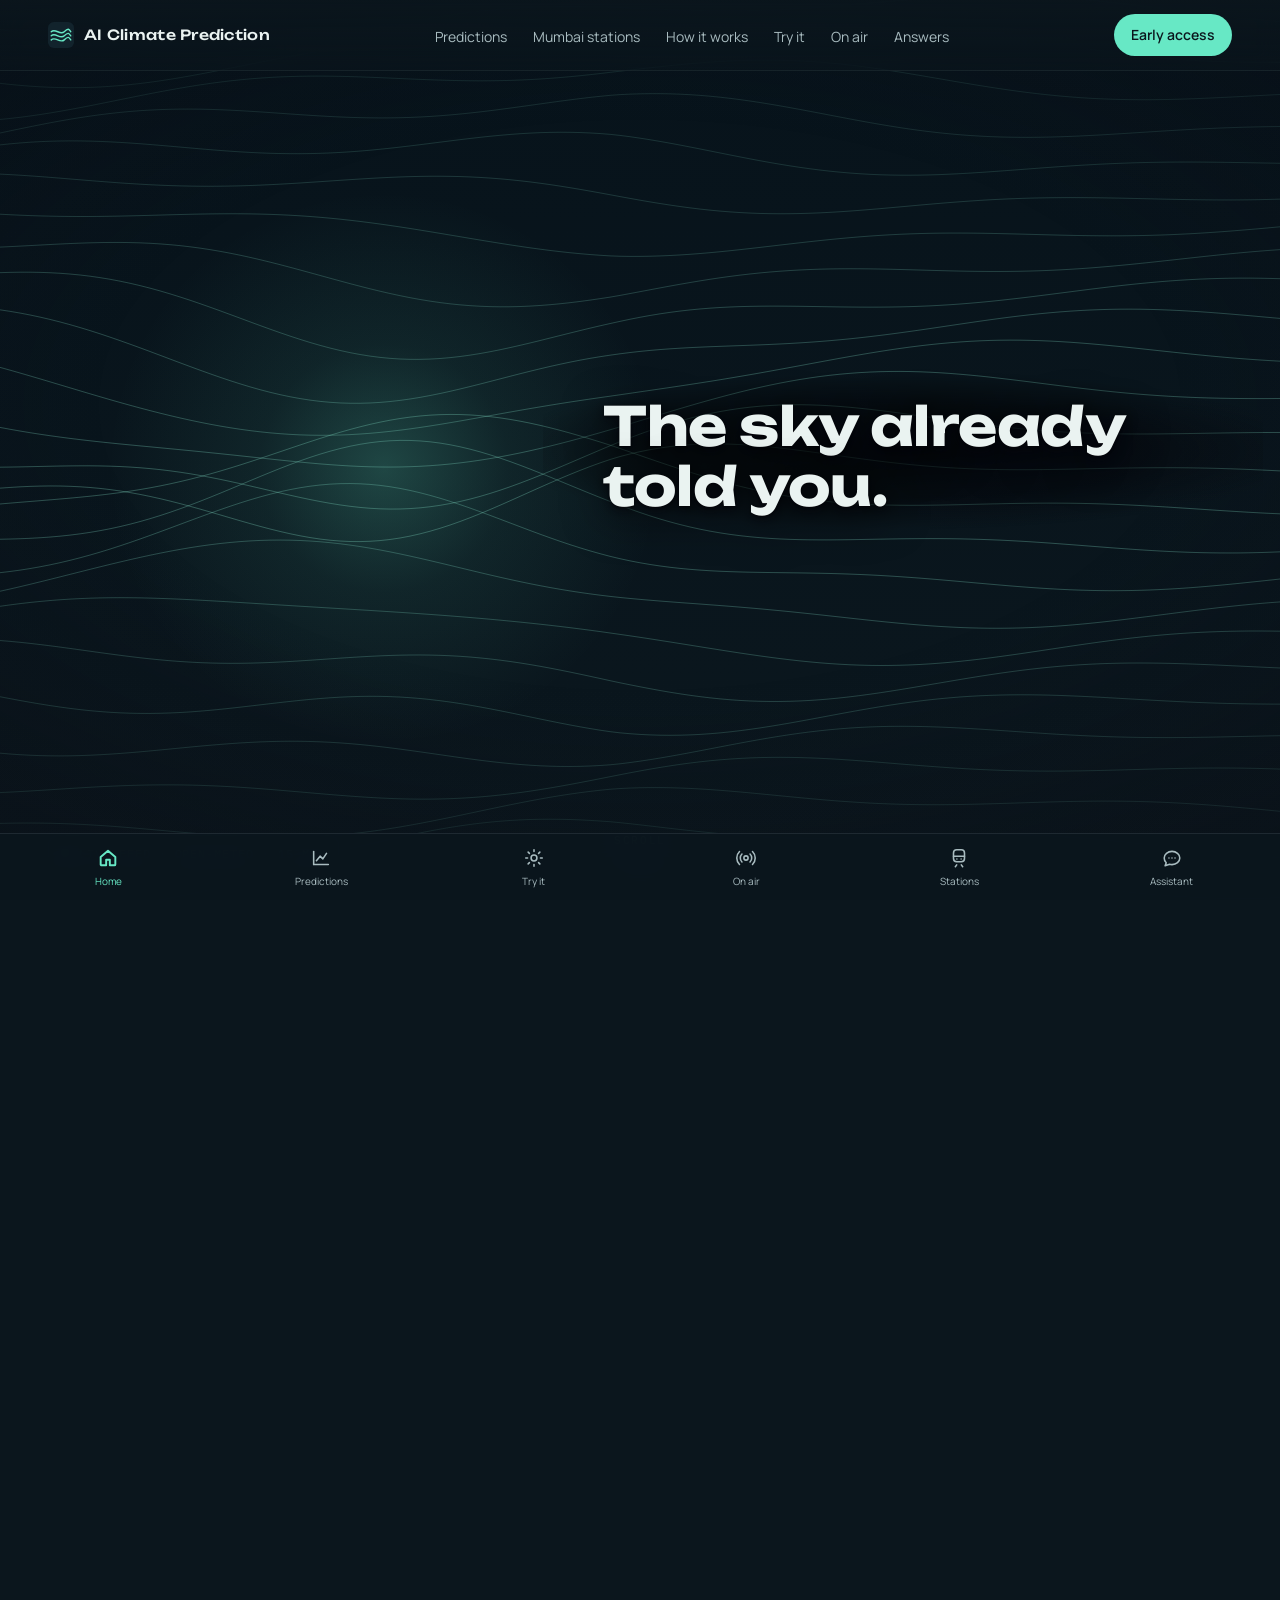
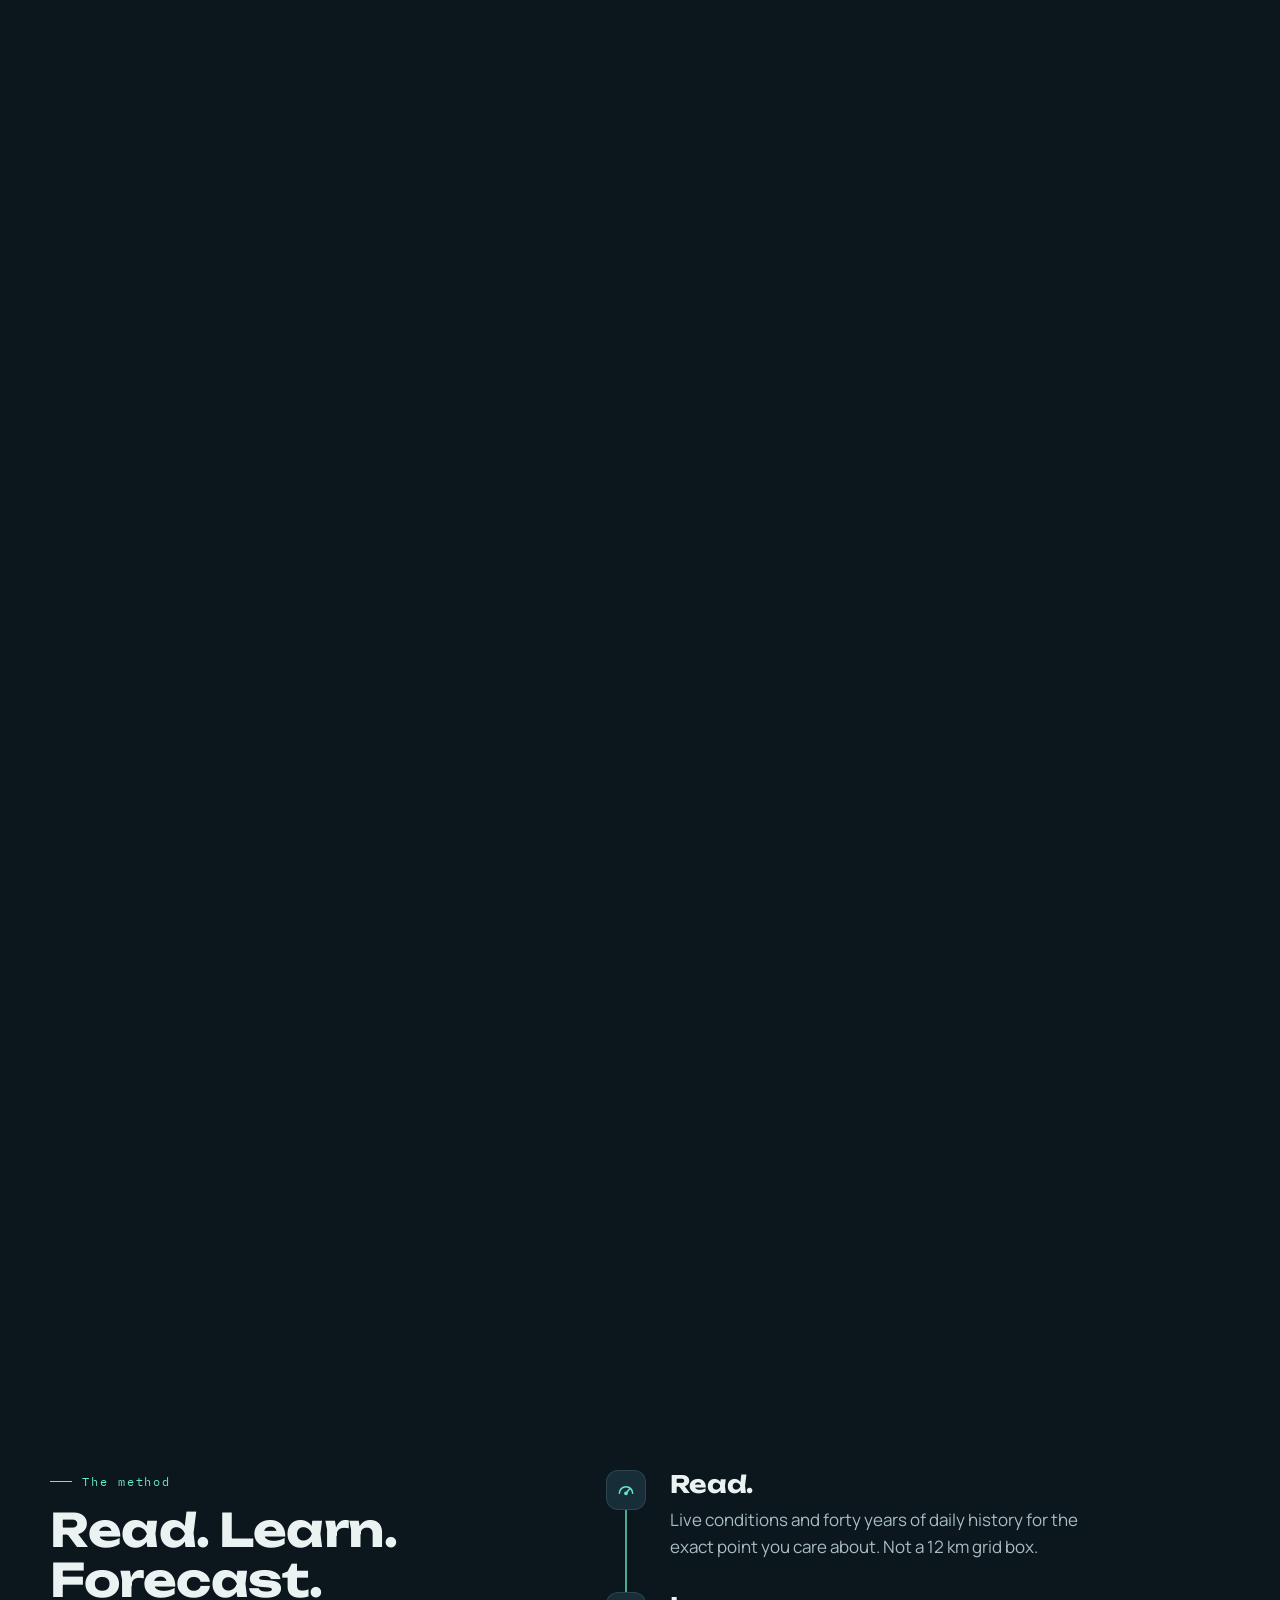
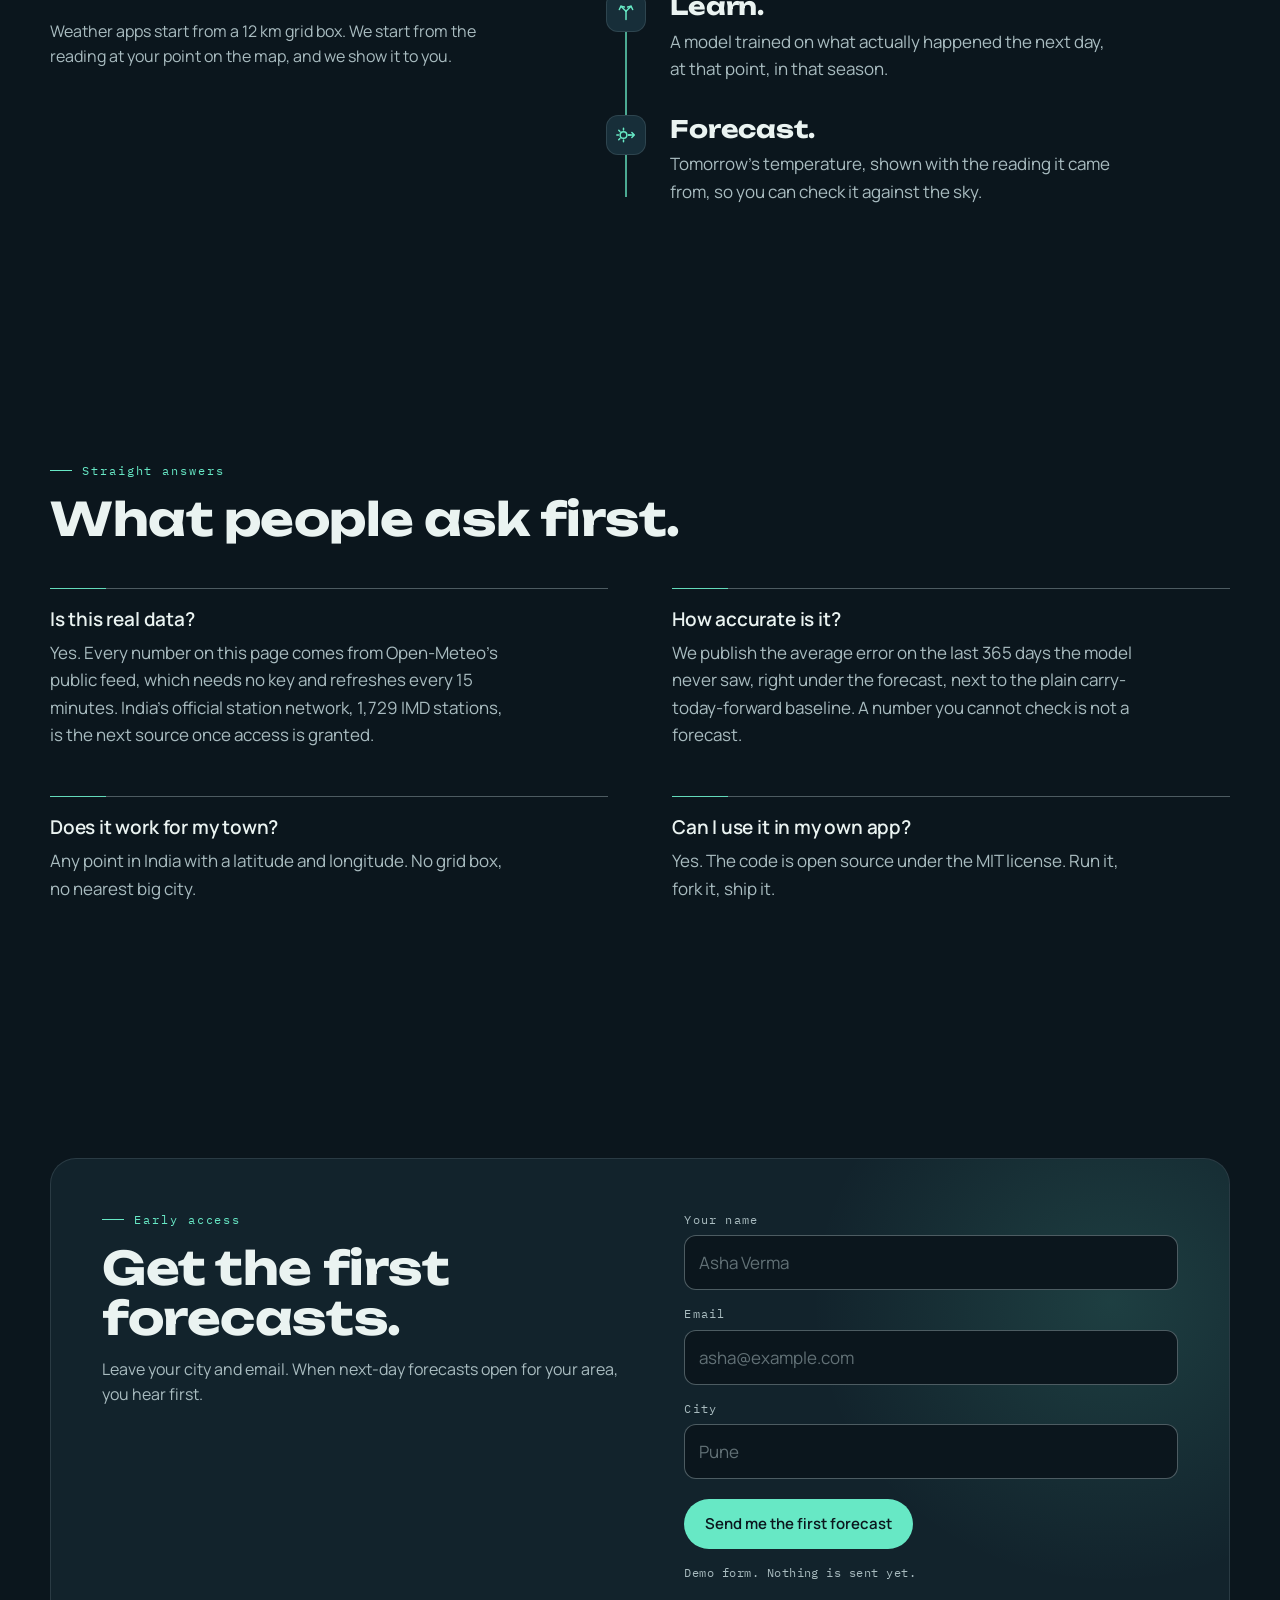
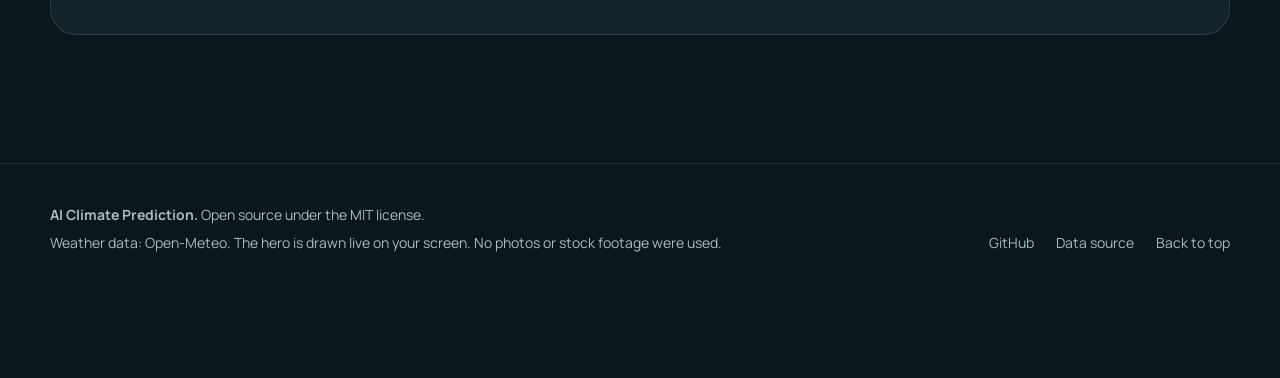
==== commit 684bf4fd: "Answer the chat from a free OpenRouter model, not a local Ollama The bot needed Ollama running on a " ====
--- a/android/app/src/main/assets/site/index.html
+++ b/android/app/src/main/assets/site/index.html
@@ -524,7 +524,7 @@
 
 <button class="botfab" id="botfab" type="button" hidden aria-haspopup="dialog" aria-controls="bot"><span class="mic" aria-hidden="true"><span></span><span></span><span></span><span></span><span></span></span>Ask the reporter</button>
 <section class="bot" id="bot" role="dialog" aria-labelledby="bot-h" hidden>
-  <header><div><b id="bot-h">Ask the reporter</b><small>LOCAL MODEL · RUNS ON THIS MACHINE</small></div><button class="x" id="botclose" type="button" aria-label="Close the chat">×</button></header>
+  <header><div><b id="bot-h">Ask the reporter</b><small>FREE MODEL · ANSWERS FROM THE LIVE FEED</small></div><button class="x" id="botclose" type="button" aria-label="Close the chat">×</button></header>
   <div class="botlog" id="botlog" aria-live="polite"></div>
   <div class="botchips" id="botchips"><button class="chipbtn" type="button">Why is Kolkata cooler today?</button><button class="chipbtn" type="button">Where is Mumbai's rain heading?</button><button class="chipbtn" type="button">Will Pune be hotter tomorrow?</button></div>
   <p class="botstatus" id="botstatus"></p>
@@ -893,14 +893,19 @@
   } catch (e) {}
 })();
 
-/* ---------- the bot: a chat with the reporter, answered by the local model through Ollama on this machine ---------- */
+/* ---------- the bot: a chat with the reporter, answered by a free model on OpenRouter ---------- */
 (() => {
-  // Android blocks an app's traffic to the local network, but not to loopback, so
-  // the PC's Ollama is reached through `adb reverse tcp:11434 tcp:11434`.
-  const OLLAMA = 'http://127.0.0.1:11434', MODEL = 'qwen2.5:7b';
+  // Every model here ends in :free, so a question can never put a charge on the account.
+  // The key is injected by AssetServer out of local.properties; it is not in this file.
+  const API = 'https://openrouter.ai/api/v1/chat/completions', KEY = '__OPENROUTER_KEY__';
+  // The free pool is shared and answers 429 often, so a refused model falls through to the next.
+  const MODELS = ['nvidia/nemotron-3.5-super-vl:free',
+                  'nvidia/nemotron-3.5-lightning:free',
+                  'nvidia/nemotron-3-ultra-550b-a55b:free'];
   const fab = document.getElementById('botfab'), panel = document.getElementById('bot'), log = document.getElementById('botlog'), bform = document.getElementById('botform'), input = document.getElementById('botinput'), send = document.getElementById('botsend'), status = document.getElementById('botstatus');
   const history = []; let busy = false, opened = false;
-  fetch(OLLAMA + '/api/version').then(r => r.ok ? r.json() : null).then(v => { if (v) fab.hidden = false; }).catch(e => console.log('ollama probe failed: ' + e));
+  if (KEY && !KEY.startsWith('__')) fab.hidden = false;
+  else console.log('no OpenRouter key: set openrouter.key in local.properties');
   /* ---------- tomorrow, dated by the phone's own clock ---------- */
   const ALL_CITIES = [
     { n: 'New Delhi', la: 28.61, lo: 77.21 }, { n: 'Jaipur', la: 26.91, lo: 75.79 },
@@ -985,22 +990,42 @@
   document.addEventListener('keydown', e => { if (e.key === 'Escape' && !panel.hidden) close(); });
   document.getElementById('botchips').addEventListener('click', e => { const b = e.target.closest('.chipbtn'); if (b) ask(b.textContent); });
   bform.addEventListener('submit', e => { e.preventDefault(); const q = input.value.trim(); if (q) ask(q); });
+  // One model's answer, token by token. Throws on a refusal so ask() can fall to the next model.
+  async function stream(model, messages, el){
+    const res = await fetch(API, { method: 'POST',
+      headers: { 'Content-Type': 'application/json', 'Authorization': 'Bearer ' + KEY },
+      body: JSON.stringify({ model, messages, stream: true, temperature: 0, max_tokens: 400,
+        reasoning: { enabled: false } }) });   // these models think by default and would spend the budget on it
+    if (!res.ok) throw new Error(String(res.status));
+    const reader = res.body.getReader(), dec = new TextDecoder(); let buf = '', text = '';
+    for (;;) {
+      const { done, value } = await reader.read(); if (done) break;
+      buf += dec.decode(value, { stream: true }); let i;
+      while ((i = buf.indexOf('\n')) >= 0) { const line = buf.slice(0, i).trim(); buf = buf.slice(i + 1);
+        if (!line.startsWith('data:')) continue;              // SSE keep-alive comments are not data
+        const d = line.slice(5).trim(); if (d === '[DONE]') continue;
+        const c = (JSON.parse(d).choices[0].delta || {}).content;
+        if (c) { text += c; el.textContent = text; log.scrollTop = log.scrollHeight; status.textContent = ''; } }
+    }
+    if (!text) throw new Error('empty');
+    return text;
+  }
   async function ask(q){
     if (busy) return; busy = true; send.disabled = true; input.value = '';
     add('user', q); const el = add('reply', ''); history.push({ role: 'user', content: q }); status.textContent = 'READING THE FEED…';
     try {
       await loadLive().catch(() => {});   // today's and tomorrow's numbers, as fresh as the question
-      const res = await fetch(OLLAMA + '/api/chat', { method: 'POST', headers: { 'Content-Type': 'application/json' }, body: JSON.stringify({ model: MODEL, stream: true, options: { temperature: 0, num_ctx: 4096 }, messages: [{ role: 'system', content: SYSTEM() }, ...history.slice(-8)] }) });
-      if (!res.ok) throw new Error(String(res.status));
-      const reader = res.body.getReader(), dec = new TextDecoder(); let buf = '', text = '';
-      for (;;) {
-        const { done, value } = await reader.read(); if (done) break;
-        buf += dec.decode(value, { stream: true }); let i;
-        while ((i = buf.indexOf('\n')) >= 0) { const line = buf.slice(0, i).trim(); buf = buf.slice(i + 1); if (!line) continue;
-          const j = JSON.parse(line); if (j.message && j.message.content) { text += j.message.content; el.textContent = text; log.scrollTop = log.scrollHeight; status.textContent = ''; } }
+      const messages = [{ role: 'system', content: SYSTEM() }, ...history.slice(-8)];
+      let text = '', last;
+      for (const model of MODELS) {
+        try { text = await stream(model, messages, el); last = null; break; }
+        catch (e) { last = e; el.textContent = ''; }
       }
+      if (last) throw last;
       history.push({ role: 'assistant', content: text });
-    } catch (e) { history.pop(); el.textContent = e.message === '404' ? `The model is not downloaded. Run: ollama pull ${MODEL}` : 'The reporter did not answer. Is Ollama running on this machine?'; }
+    } catch (e) { history.pop(); el.textContent = e.message === '401'
+        ? 'The OpenRouter key was refused. Check openrouter.key in local.properties.'
+        : 'The reporter did not answer - every free model was busy, or the phone is offline. Try again in a moment.'; }
     status.textContent = ''; busy = false; send.disabled = false;
     if (matchMedia('(min-width: 721px)').matches) input.focus();   // on a phone the keyboard would cover the answer
   }
